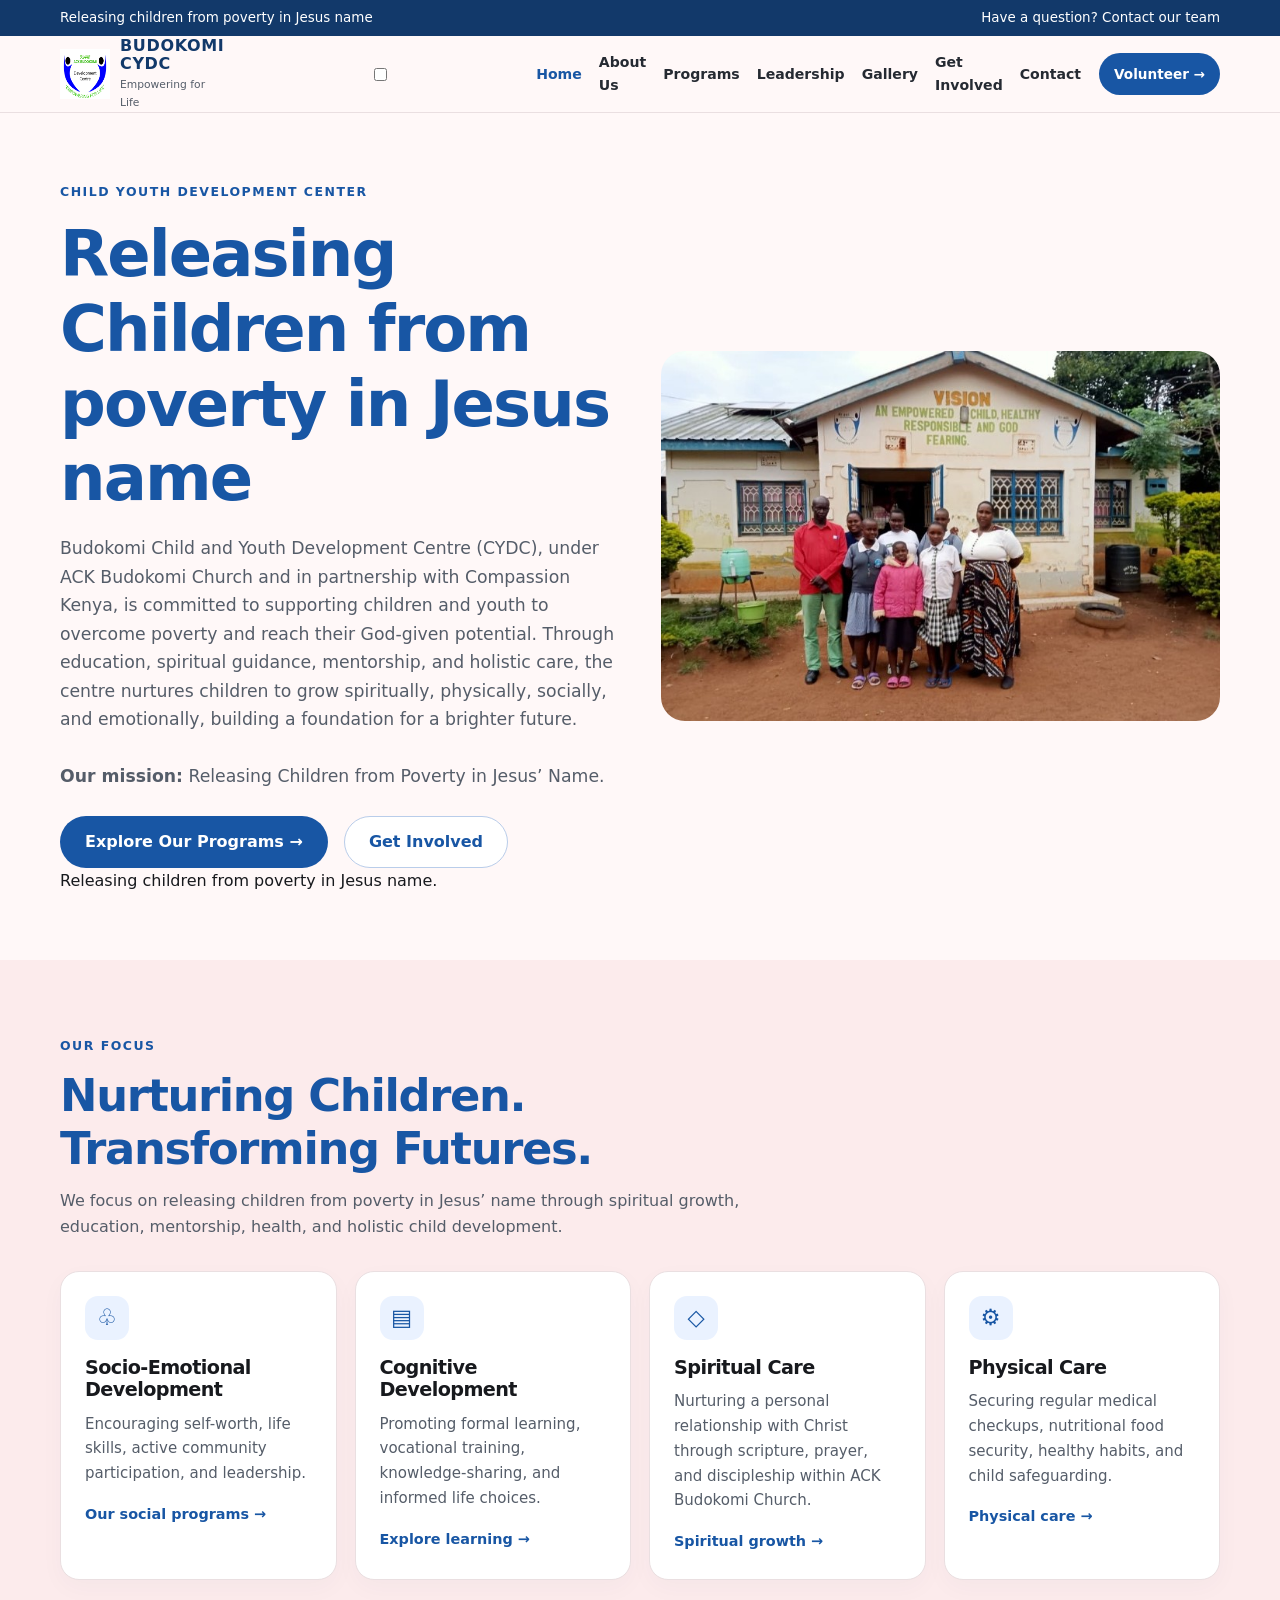
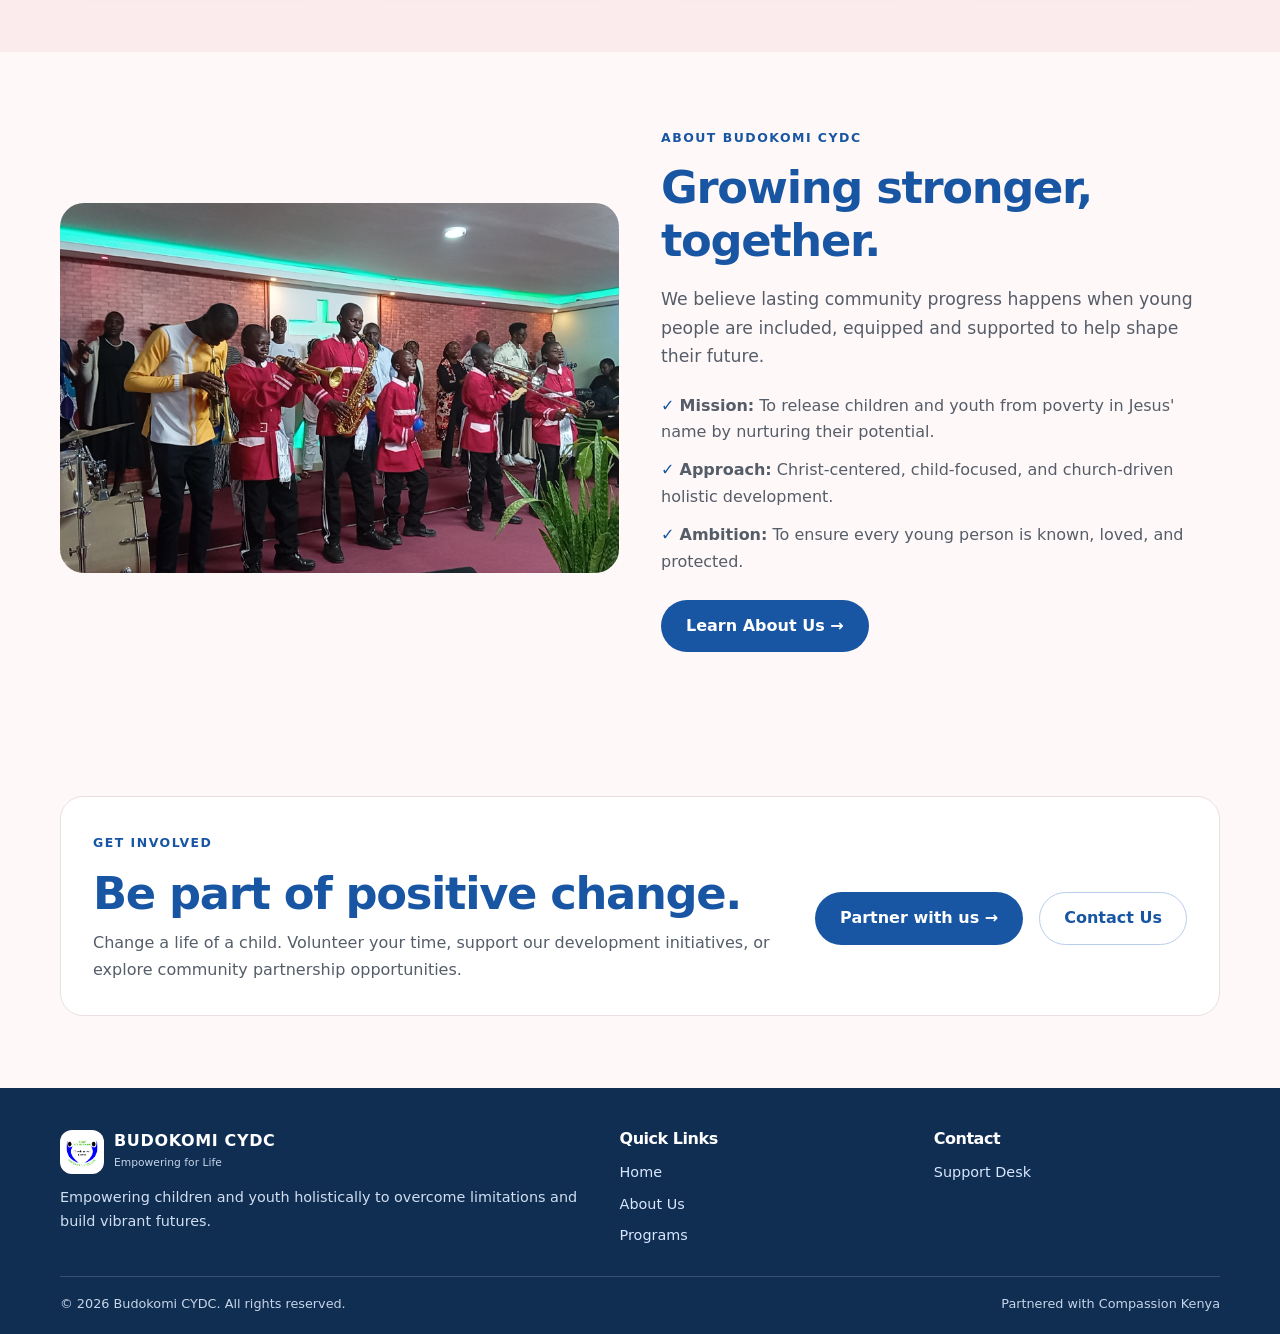
==== index.html @ b0d29c3b "Add files via upload" ====
<!doctype html>
<html lang="en">
<head>
    <meta charset="utf-8">
    <meta name="viewport" content="width=device-width, initial-scale=1">
    <meta name="description" content="Home | Budokomi Child and Youth development Center">
    <meta name="theme-color" content="#fff8f8">
    
    <title>Home | Budokomi CYDC</title>
    
    <link rel="icon" href="Img/logo%20compassion.jpg">
    <link rel="stylesheet" href="assets/styles.css">
</head>
<body>
    <div class="topbar">
        <div class="container">
            <span>Releasing children from poverty in Jesus name</span>
            <span>Have a question? <a href="contact.html">Contact our team</a></span>
        </div>
    </div>
    
    <header>
        <div class="container nav">
            <a class="brand" href="index.html">
                <img src="Img/logo%20compassion.jpg" alt="Budokomi CYDC Logo" width="50" height="50">
                <span>
                    <span class="brand-name">BUDOKOMI CYDC</span>
                    <span class="brand-sub">Empowering for Life</span>
                </span>
            </a>

            <!-- 1. Pure CSS invisible controller setup -->
            <input type="checkbox" id="menu-check" class="menu-checkbox">

            <!-- 2. Responsive Trigger Button (Linked via the "for" property) -->
            <label for="menu-check" class="menu-toggle" aria-label="Open navigation menu">☰</label>

            <!-- 3. Navigation link sheet layout -->
            <nav class="nav-links" id="navLinks" aria-label="Main navigation">
                <a href="index.html" data-page="home" class="active">Home</a>
                <a href="about.html" data-page="about">About Us</a>
                <a href="programs.html" data-page="programs">Programs</a>
                <a href="leadership.html" data-page="leadership">Leadership</a>
                <a href="gallery.html" data-page="gallery">Gallery</a>
                <a href="get-involved.html" data-page="get-involved">Get Involved</a>
                <a href="contact.html" data-page="contact">Contact</a>
            </nav>
            <a class="btn primary small nav-cta" href="get-involved.html">Volunteer →</a>
        </div>
    </header>

    <main>
        <section class="hero">
            <div class="container split">
                <div>
                    <span class="eyebrow">Child Youth Development Center</span>
                    <h1>Releasing Children from poverty in Jesus name</h1>
                    <p class="lead">
                        Budokomi Child and Youth Development Centre (CYDC), under ACK Budokomi Church and in partnership with Compassion Kenya, is committed to supporting children and youth to overcome poverty and reach their God-given potential. Through education, spiritual guidance, mentorship, and holistic care, the centre nurtures children to grow spiritually, physically, socially, and emotionally, building a foundation for a brighter future.
                        <br><br>
                        <strong>Our mission:</strong> Releasing Children from Poverty in Jesus’ Name.
                    </p>
                    <div class="actions">
                        <a class="btn primary" href="programs.html">Explore Our Programs →</a>
                        <a class="btn outline" href="get-involved.html">Get Involved</a>
                    </div>
                    <p class="small-note">Releasing children from poverty in Jesus name.</p>
                </div>
                <img class="photo" src="Img/COmpassionFamily.jpg" alt="Budokomi CYDC youths">
            </div>
        </section>

        <section class="section band">
            <div class="container">
                <div class="head">
                    <span class="eyebrow">Our Focus</span>
                    <h2>Nurturing Children. Transforming Futures.</h2>
                    <p>We focus on releasing children from poverty in Jesus’ name through spiritual growth, education, mentorship, health, and holistic child development.</p>
                </div>
                
                <div class="cards">
                    <article class="card">
                        <div class="icon">♧</div>
                        <h3>Socio-Emotional Development</h3>
                        <p>Encouraging self-worth, life skills, active community participation, and leadership.</p>
                        <a class="card-link" href="programs.html#youth">Our social programs →</a>
                    </article>
                    
                    <article class="card">
                        <div class="icon">▤</div>
                        <h3>Cognitive Development</h3>
                        <p>Promoting formal learning, vocational training, knowledge-sharing, and informed life choices.</p>
                        <a class="card-link" href="programs.html#education">Explore learning →</a>
                    </article>

                    <article class="card">
                        <div class="icon">◇</div>
                        <h3>Spiritual Care</h3>
                        <p>Nurturing a personal relationship with Christ through scripture, prayer, and discipleship within ACK Budokomi Church.</p>
                        <a class="card-link" href="programs.html#spiritual">Spiritual growth →</a>
                    </article>
                
                    <article class="card">
                        <div class="icon">⚙</div>
                        <h3>Physical Care</h3>
                        <p>Securing regular medical checkups, nutritional food security, healthy habits, and child safeguarding.</p>
                        <a class="card-link" href="programs.html#physical">Physical care →</a>
                    </article>
                </div>
            </div>
        </section>

        <section class="section">
            <div class="container split"> 
                <img class="photo" src="Img/Empowernment.jpg" alt="Community members together">
                <div>
                    <span class="eyebrow">About Budokomi CYDC</span>
                    <h2>Growing stronger, together.</h2>
                    <p class="lead">We believe lasting community progress happens when young people are included, equipped and supported to help shape their future.</p>
                    
                    <div class="checklist">
                        <div>
                            <b>✓</b> <strong>Mission:</strong> To release children and youth from poverty in Jesus' name by nurturing their potential.
                        </div>
                        <div>
                            <b>✓</b> <strong>Approach:</strong> Christ-centered, child-focused, and church-driven holistic development.
                        </div>
                        <div>
                            <b>✓</b> <strong>Ambition:</strong> To ensure every young person is known, loved, and protected.
                        </div>
                    </div>
                    <div class="actions">
                        <a class="btn primary" href="about.html">Learn About Us →</a>
                    </div>
                </div>
            </div>
        </section>

        <section class="section">
            <div class="container cta">
                <div>
                    <span class="eyebrow">Get Involved</span>
                    <h2>Be part of positive change.</h2>
                    <p>Change a life of a child. Volunteer your time, support our development initiatives, or explore community partnership opportunities.</p>
                </div>
                <div class="actions">
                    <a class="btn primary" href="get-involved.html">Partner with us &rarr;</a>
                    <a class="btn outline" href="contact.html">Contact Us</a>
                </div>
            </div>
        </section>
    </main>

    <footer>
        <div class="container">
            <div class="footer-grid">
                <div>
                    <div class="brand">
                        <div class="brand-mark">
                            <img src="Img/logo%20compassion.jpg" alt="Budokomi logo" width="45" height="45">
                        </div>
                        <div>
                            <span class="brand-name" style="color: #ffffff;">BUDOKOMI CYDC</span>
                            <span class="brand-sub" style="color: #c6d5e8;">Empowering for Life</span>
                        </div>
                    </div>
                    <p>Empowering children and youth holistically to overcome limitations and build vibrant futures.</p>
                </div>
                <div>
                    <h3>Quick Links</h3>
                    <div class="footer-links">
                        <a href="index.html">Home</a>
                        <a href="about.html">About Us</a>
                        <a href="programs.html">Programs</a>
                    </div>
                </div>
                <div>
                    <h3>Contact</h3>
                    <div class="footer-links">
                        <a href="contact.html">Support Desk</a>
                    </div>
                </div>
            </div>
            <div class="bottom">
                <span>&copy; 2026 Budokomi CYDC. All rights reserved.</span>
                <span>Partnered with Compassion Kenya</span>
            </div>
        </div>
    </footer>
</body>
</html>
---- assets/styles.css ----
:root {
  --bg: #fff8f8;
  --paper: #fff;
  --blush: #fcebec;
  --blue: #1856a4;
  --dark: #12396a;
  --soft: #eaf2ff;
  --ink: #17191d;
  --muted: #555d69;
  --line: #eadfe1;
  --max: 1160px;
}

* {
  box-sizing: border-box;
}

html {
  scroll-behavior: smooth;
  scroll-padding-top: 95px;
}

body {
  margin: 0;
  background: var(--bg);
  color: var(--ink);
  font: 16px/1.65 Inter, system-ui, -apple-system, "Segoe UI", sans-serif;
}

a {
  color: var(--blue);
  text-decoration: none;
}

a:hover {
  text-decoration: underline;
}

.container {
  width: min(var(--max), calc(100% - 36px));
  margin: auto;
}

.topbar {
  background: var(--dark);
  color: white;
  padding: 7px 0;
  font-size: .84rem;
}

.topbar .container {
  display: flex;
  justify-content: space-between;
  gap: 15px;
}

.topbar a {
  color: white;
}

header {
  position: sticky;
  top: 0;
  z-index: 10;
  background: #fff8f8f2;
  backdrop-filter: blur(12px);
  border-bottom: 1px solid var(--line);
}

.nav {
  display: flex;
  align-items: center;
  justify-content: space-between;
  gap: 18px;
  min-height: 76px;
}

.brand {
  display: flex;
  align-items: center;
  gap: 10px;
  color: var(--dark);
}

.brand-mark {
  display: grid;
  place-items: center;
  width: 44px;
  height: 44px;
  border-radius: 13px;
  background: var(--blue);
  color: white;
  font-size: 1.4rem;
  overflow: hidden;
}

.brand-mark img {
  width: 100%;
  height: 100%;
  object-fit: contain;
}

.brand-name {
  display: block;
  font-weight: 900;
  letter-spacing: .04em;
  line-height: 1.1;
  color: inherit;
}

.brand-sub {
  display: block;
  font-size: .67rem;
  color: var(--muted);
  margin-top: 4px;
}

.nav-links {
  display: flex;
  align-items: center;
  gap: 17px;
}

.nav-links a {
  font-size: .88rem;
  font-weight: 700;
  color: #252a32;
}

.nav-links a.active,
.nav-links a:hover {
  color: var(--blue);
}

.actions {
  display: flex;
  flex-direction: row;
  flex-wrap: nowrap;
  align-items: center;
  gap: 16px;
  margin-top: 25px;
}

.btn {
  display: inline-flex;
  align-items: center;
  justify-content: center;
  padding: 12px 24px;
  border-radius: 999px;
  font-weight: 750;
  border: 1px solid transparent;
  cursor: pointer;
  white-space: nowrap;
  transition: all 0.2s ease;
}

.primary {
  background: var(--blue);
  color: white;
}

.primary:hover {
  background: var(--dark);
  text-decoration: none;
}

.outline {
  background: white;
  border-color: #b9cdea;
  color: var(--blue);
}

.outline:hover {
  background: var(--soft);
  text-decoration: none;
}

.small {
  padding: 9px 14px;
  font-size: .85rem;
}

.menu-toggle {
  display: none;
  background: white;
  color: var(--blue);
  border: 1px solid var(--line);
  border-radius: 10px;
  width: 42px;
  height: 42px;
  font-size: 1.3rem;
}

h1, h2, h3 {
  line-height: 1.17;
  letter-spacing: -.03em;
  margin: 0;
}

h1 {
  font-size: clamp(2.4rem, 5vw, 4.4rem);
  color: var(--blue);
}

h2 {
  font-size: clamp(2rem, 3.5vw, 3rem);
  color: var(--blue);
}

h3 {
  font-size: 1.2rem;
}

p {
  margin: 0;
}

.section {
  padding: 72px 0;
}

.hero {
  padding: 65px 0;
}

.split {
  display: grid;
  grid-template-columns: 1fr 1fr;
  gap: 42px;
  align-items: center;
}

.eyebrow {
  display: inline-block;
  color: var(--blue);
  font-weight: 850;
  font-size: .78rem;
  letter-spacing: .12em;
  text-transform: uppercase;
  margin-bottom: 14px;
}

.lead {
  font-size: 1.08rem;
  color: var(--muted);
  margin-top: 18px;
  max-width: 740px;
}

.page-hero {
  padding: 54px 0;
  background: linear-gradient(135deg, #fff8f8, #fcebec);
  border-bottom: 1px solid var(--line);
}

.crumb {
  font-size: .84rem;
  color: var(--muted);
  margin-bottom: 18px;
}

.photo {
  width: 100%;
  height: 370px;
  object-fit: cover;
  border-radius: 24px;
}

.cards {
  display: grid;
  grid-template-columns: repeat(4, 1fr);
  gap: 18px;
}

.card {
  background: white;
  border: 1px solid var(--line);
  border-radius: 19px;
  padding: 24px;
  box-shadow: 0 8px 25px #18305308;
}

.values-grid {
  display: grid;
  grid-template-columns: repeat(3, 1fr);
  gap: 24px;
}

.icon {
  display: grid;
  place-items: center;
  width: 44px;
  height: 44px;
  border-radius: 13px;
  background: var(--soft);
  color: var(--blue);
  font-size: 1.4rem;
  margin-bottom: 17px;
}

.card p {
  color: var(--muted);
  font-size: .94rem;
  margin-top: 10px;
}

.card-link {
  display: inline-block;
  font-weight: 750;
  margin-top: 17px;
  font-size: .9rem;
}

.band {
  background: var(--blush);
}

.head {
  max-width: 720px;
  margin-bottom: 30px;
}

.head p {
  color: var(--muted);
  margin-top: 13px;
}

.checklist {
  display: grid;
  gap: 12px;
  margin-top: 22px;
  color: var(--muted);
}

.checklist b {
  color: var(--blue);
}

.gallery {
  display: grid;
  grid-template-columns: repeat(3, 1fr);
  gap: 14px;
}

.gallery img {
  width: 100%;
  height: 220px;
  object-fit: cover;
  border-radius: 15px;
}

.cta {
  display: flex;
  align-items: center;
  justify-content: space-between;
  gap: 25px;
  background: white;
  border: 1px solid var(--line);
  border-radius: 23px;
  padding: 32px;
}

.cta p {
  color: var(--muted);
  margin-top: 10px;
}

.contact-grid {
  display: grid;
  grid-template-columns: .8fr 1.2fr;
  gap: 25px;
}

.contact-item {
  display: flex;
  gap: 13px;
  background: white;
  border: 1px solid var(--line);
  border-radius: 15px;
  padding: 16px;
  margin-bottom: 12px;
}

.contact-item .icon {
  flex-shrink: 0;
  margin: 0;
}

.contact-item p {
  font-size: .9rem;
  color: var(--muted);
}

form {
  background: white;
  border: 1px solid var(--line);
  border-radius: 20px;
  padding: 24px;
}

.form-grid {
  display: grid;
  grid-template-columns: 1fr 1fr;
  gap: 13px;
}

.field {
  display: grid;
  gap: 7px;
  margin-bottom: 14px;
}

label {
  font-weight: 750;
  font-size: .88rem;
}

input, select, textarea {
  width: 100%;
  padding: 12px;
  border: 1px solid #d9dfe8;
  border-radius: 10px;
  background: #fffdfd;
  font: inherit;
}

textarea {
  min-height: 125px;
}

input:focus, select:focus, textarea:focus {
  outline: 3px solid #1856a41b;
  border-color: var(--blue);
}

.notice {
  background: white;
  border-left: 3px solid var(--blue);
  padding: 13px 15px;
  margin-top: 18px;
  border-radius: 0 10px 10px 0;
  color: var(--muted);
  font-size: .86rem;
}

.status {
  margin-top: 12px;
  color: var(--blue-dark);
}

footer {
  background: #102d52;
  color: white;
  padding: 42px 0 20px;
}

footer .brand {
  color: #ffffff;
}

footer .brand-name {
  color: #ffffff;
}

footer .brand-sub {
  color: #c6d5e8;
}

footer .brand-mark {
  background: #ffffff;
  border-radius: 12px;
  padding: 4px;
}

.footer-grid {
  display: grid;
  grid-template-columns: 1.3fr .7fr .7fr;
  gap: 28px;
  padding-bottom: 28px;
}

.footer-grid h3 {
  color: white;
  font-size: 1rem;
  margin-bottom: 12px;
}

.footer-grid p {
  color: #d0def0;
  font-size: .9rem;
  margin-top: 12px;
}

.footer-links {
  display: grid;
  gap: 8px;
  font-size: .9rem;
}

.footer-links a {
  color: #d8e7ff;
}

.bottom {
  border-top: 1px solid #ffffff2a;
  padding-top: 16px;
  display: flex;
  justify-content: space-between;
  gap: 15px;
  color: #c6d5e8;
  font-size: .8rem;
}

.team {
  text-align: center;
}

.avatar {
  width: 85px;
  height: 85px;
  border-radius: 50%;
  display: grid;
  place-items: center;
  margin: 0 auto 16px;
  background: var(--soft);
  color: var(--blue);
  font-size: 2rem;
}

@media(max-width:1000px) {
  .nav-links {
    gap: 10px;
  }
  .nav-links a {
    font-size: .8rem;
  }
  .nav-cta {
    display: none;
  }
  .cards {
    grid-template-columns: repeat(2, 1fr);
  }
}

@media (max-width: 990px) {
  .values-grid {
    grid-template-columns: repeat(2, 1fr);
  }
}

@media(max-width:760px) {
  .container {
    width: calc(100% - 30px);
  }
  .topbar .container {
    justify-content: center;
    text-align: center;
  }
  .topbar span:last-child {
    display: none;
  }
  .menu-toggle {
    display: block;
  }
  .nav {
    min-height: 70px;
  }
  .nav-links {
    display: none;
    position: absolute;
    top: 72px;
    left: 15px;
    right: 15px;
    background: white;
    border: 1px solid var(--line);
    border-radius: 15px;
    padding: 12px;
    box-shadow: 0 15px 40px #12396a20;
    align-items: stretch;
    gap: 0;
  }
  .nav-links.open {
    display: grid;
  }
  .nav-links a {
    padding: 10px 8px;
    border-bottom: 1px solid #f3ebec;
    font-size: .95rem;
  }
  .section {
    padding: 54px 0;
  }
  .hero {
    padding: 48px 0;
  }
  .split, .contact-grid {
    grid-template-columns: 1fr;
  }
  .actions {
    flex-direction: column;
    align-items: stretch;
    gap: 12px;
  }
  .cards {
    grid-template-columns: 1fr;
  }
  .photo {
    height: 290px;
  }
  .gallery {
    grid-template-columns: 1fr 1fr;
  }
  .gallery img {
    height: 165px;
  }
  .cta {
    align-items: flex-start;
    flex-direction: column;
    padding: 24px;
  }
  .form-grid {
    grid-template-columns: 1fr;
    gap: 0;
  }
  .footer-grid {
    grid-template-columns: 1fr 1fr;
  }
  .footer-grid > div:first-child {
    grid-column: 1/-1;
  }
  .bottom {
    flex-direction: column;
  }
}

@media (max-width: 600px) {
  .values-grid {
    grid-template-columns: 1fr;
    gap: 16px;
  }
}
.whatsapp-float {
  position: fixed;
  bottom: 24px;
  left: 24px;
  z-index: 100;
  display: flex;
  align-items: center;
  justify-content: center;
  width: 56px;
  height: 56px;
  background-color: #25D366;
  color: white !important;
  border-radius: 50%;
  box-shadow: 0 4px 12px rgba(0, 0, 0, 0.15);
  font-size: 28px;
  transition: all 0.3s ease;
  text-decoration: none !important;
}

.whatsapp-float:hover {
  background-color: #128C7E;
  transform: scale(1.08);
  box-shadow: 0 6px 16px rgba(0, 0, 0, 0.25);
}

@media (max-width: 760px) {
  .whatsapp-float {
    bottom: 16px;
    left: 16px;
    width: 50px;
    height: 50px;
    font-size: 24px;
  }
}
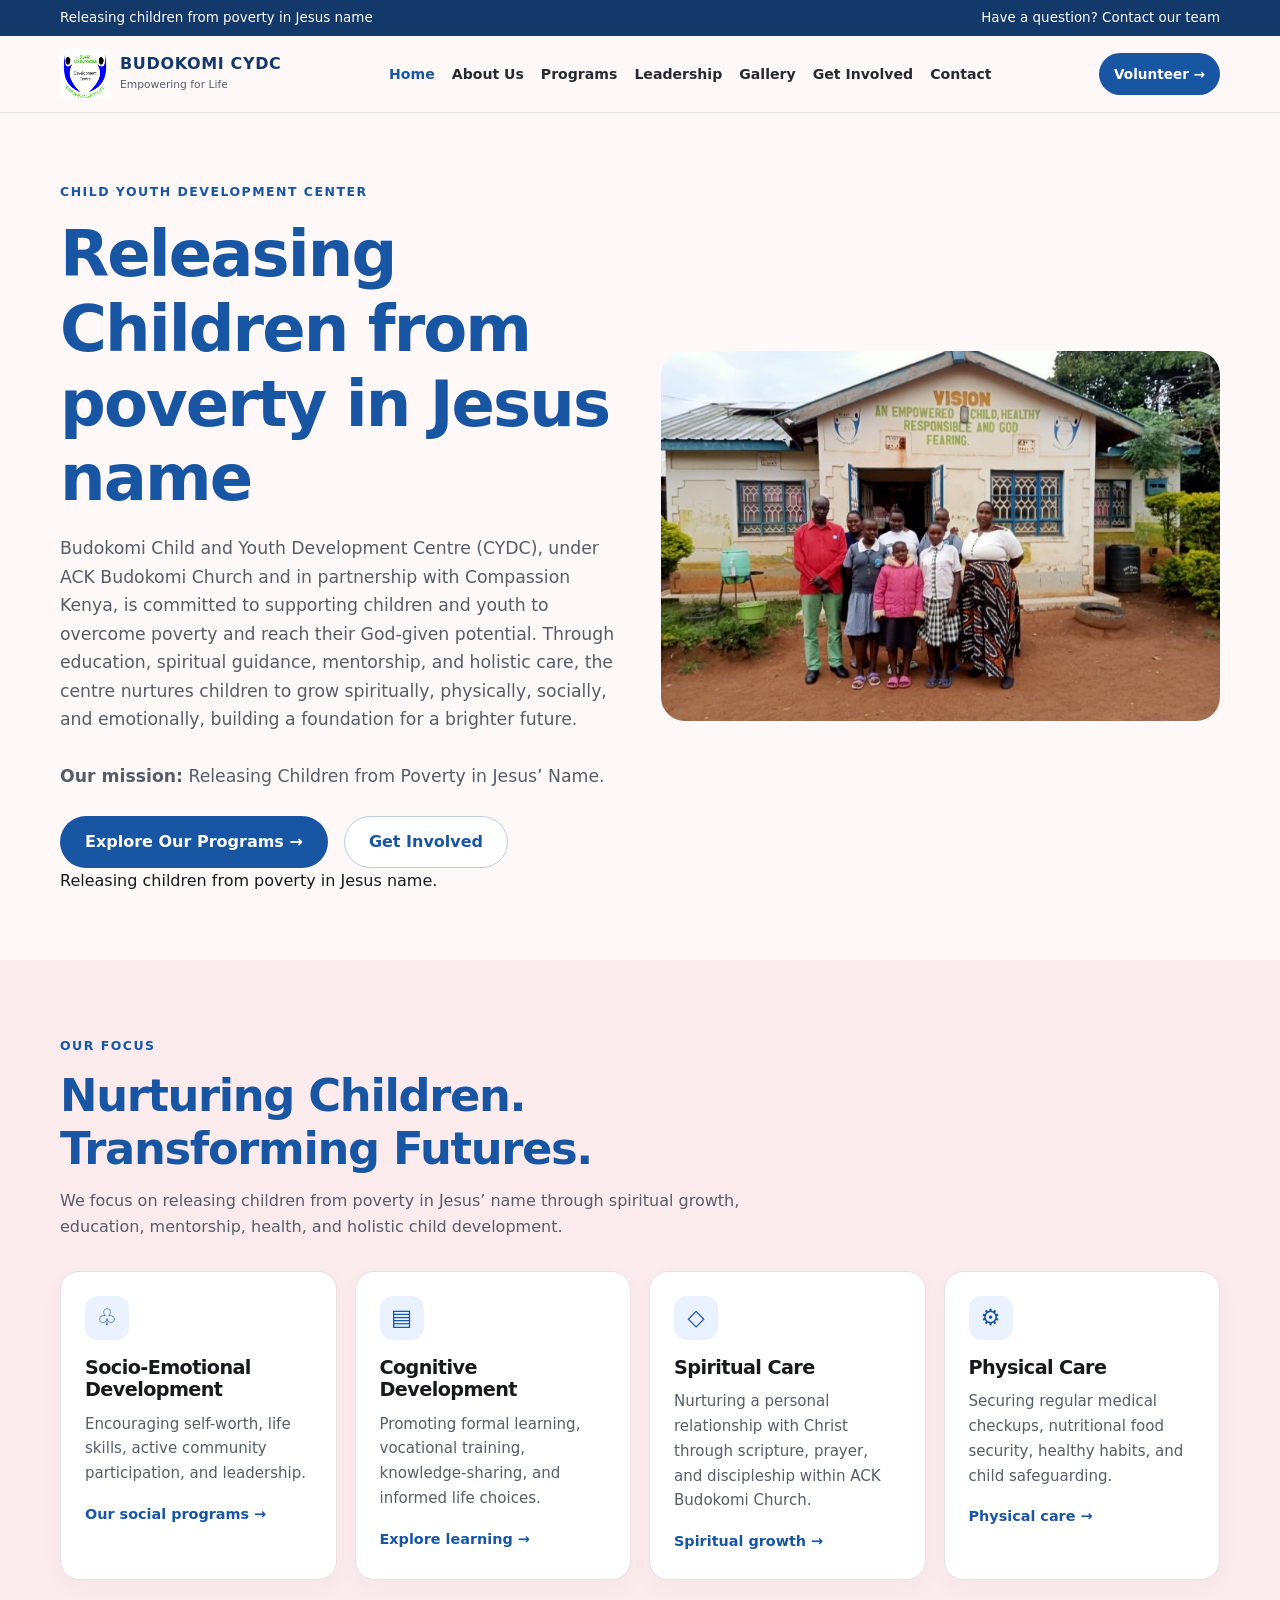
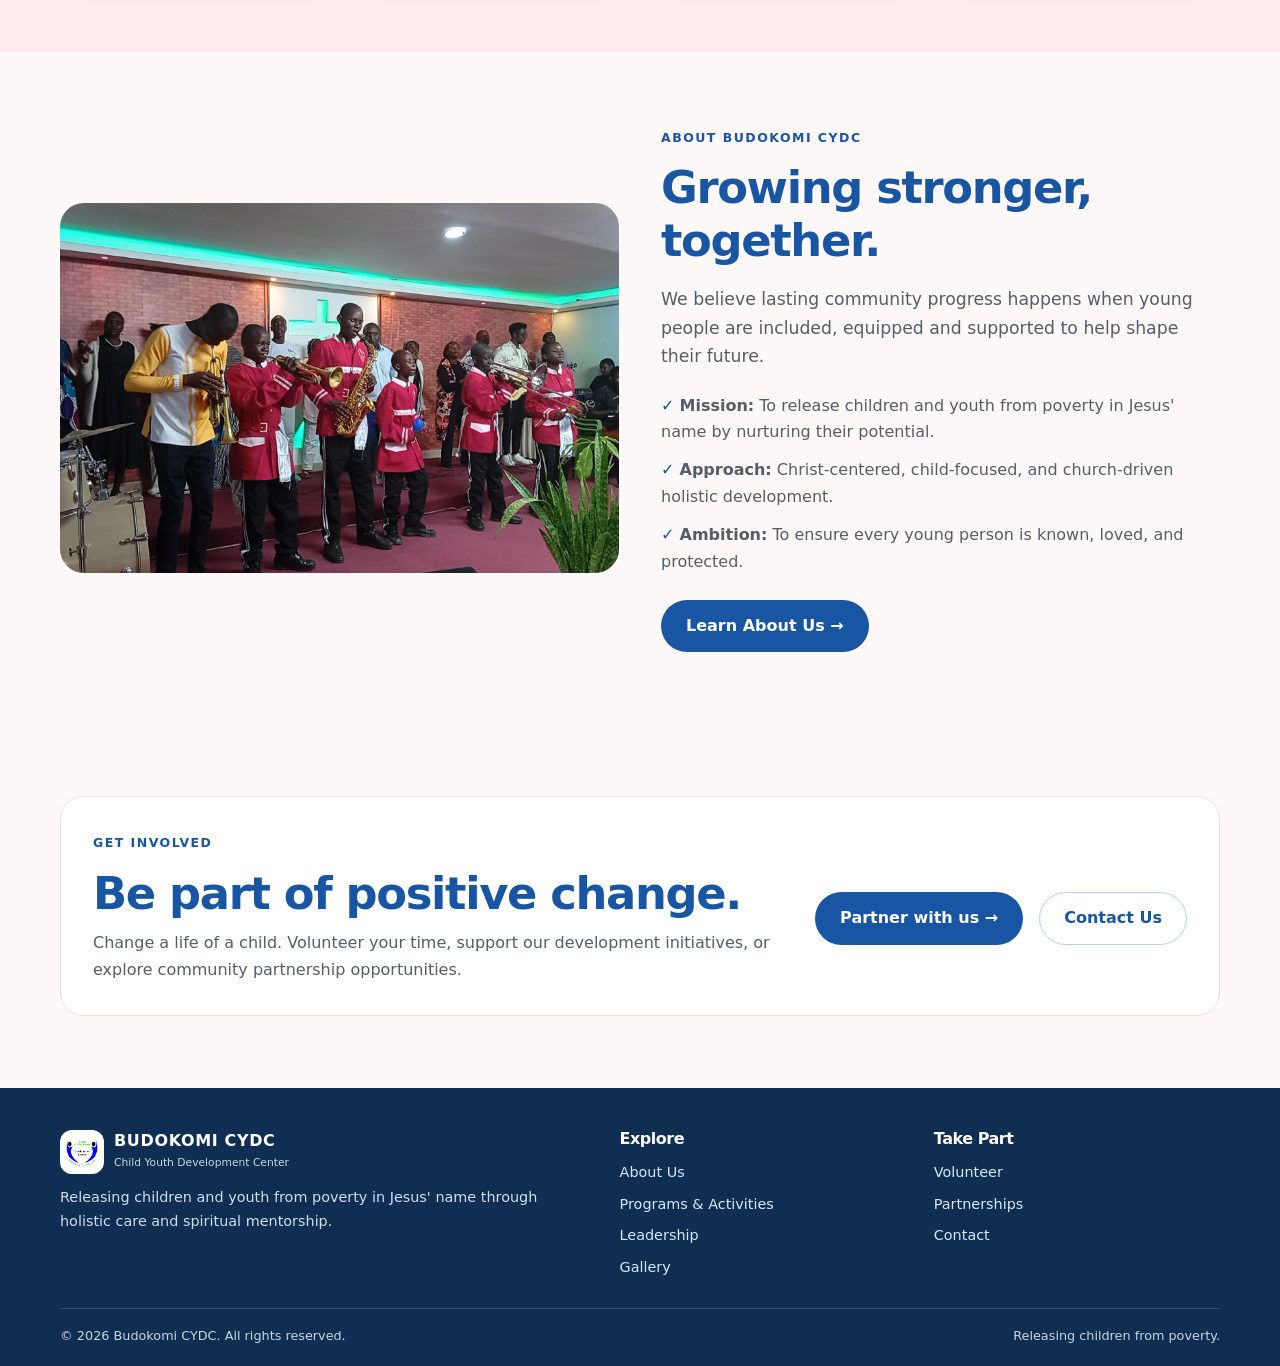
==== commit ba09dc92: "Add files via upload" ====
--- a/index.html
+++ b/index.html
@@ -28,14 +28,6 @@
                     <span class="brand-sub">Empowering for Life</span>
                 </span>
             </a>
-
-            <!-- 1. Pure CSS invisible controller setup -->
-            <input type="checkbox" id="menu-check" class="menu-checkbox">
-
-            <!-- 2. Responsive Trigger Button (Linked via the "for" property) -->
-            <label for="menu-check" class="menu-toggle" aria-label="Open navigation menu">☰</label>
-
-            <!-- 3. Navigation link sheet layout -->
             <nav class="nav-links" id="navLinks" aria-label="Main navigation">
                 <a href="index.html" data-page="home" class="active">Home</a>
                 <a href="about.html" data-page="about">About Us</a>
@@ -46,6 +38,7 @@
                 <a href="contact.html" data-page="contact">Contact</a>
             </nav>
             <a class="btn primary small nav-cta" href="get-involved.html">Volunteer →</a>
+            <button class="menu-toggle" id="menuToggle" aria-label="Open navigation menu" aria-expanded="false">☰</button>
         </div>
     </header>
 
@@ -161,29 +154,35 @@
                         </div>
                         <div>
                             <span class="brand-name" style="color: #ffffff;">BUDOKOMI CYDC</span>
-                            <span class="brand-sub" style="color: #c6d5e8;">Empowering for Life</span>
+                            <span class="brand-sub" style="color: #c6d5e8;">Child Youth Development Center</span>
                         </div>
                     </div>
-                    <p>Empowering children and youth holistically to overcome limitations and build vibrant futures.</p>
+                    <p>Releasing children and youth from poverty in Jesus' name through holistic care and spiritual mentorship.</p>
                 </div>
+                
                 <div>
-                    <h3>Quick Links</h3>
+                    <h3>Explore</h3>
                     <div class="footer-links">
-                        <a href="index.html">Home</a>
                         <a href="about.html">About Us</a>
-                        <a href="programs.html">Programs</a>
+                        <a href="programs.html">Programs & Activities</a>
+                        <a href="leadership.html">Leadership</a>
+                        <a href="gallery.html">Gallery</a>
                     </div>
                 </div>
+                
                 <div>
-                    <h3>Contact</h3>
+                    <h3>Take Part</h3>
                     <div class="footer-links">
-                        <a href="contact.html">Support Desk</a>
+                        <a href="get-involved.html">Volunteer</a>
+                        <a href="get-involved.html">Partnerships</a>
+                        <a href="contact.html">Contact</a>
                     </div>
                 </div>
             </div>
+            
             <div class="bottom">
                 <span>&copy; 2026 Budokomi CYDC. All rights reserved.</span>
-                <span>Partnered with Compassion Kenya</span>
+                <span>Releasing children from poverty.</span>
             </div>
         </div>
     </footer>
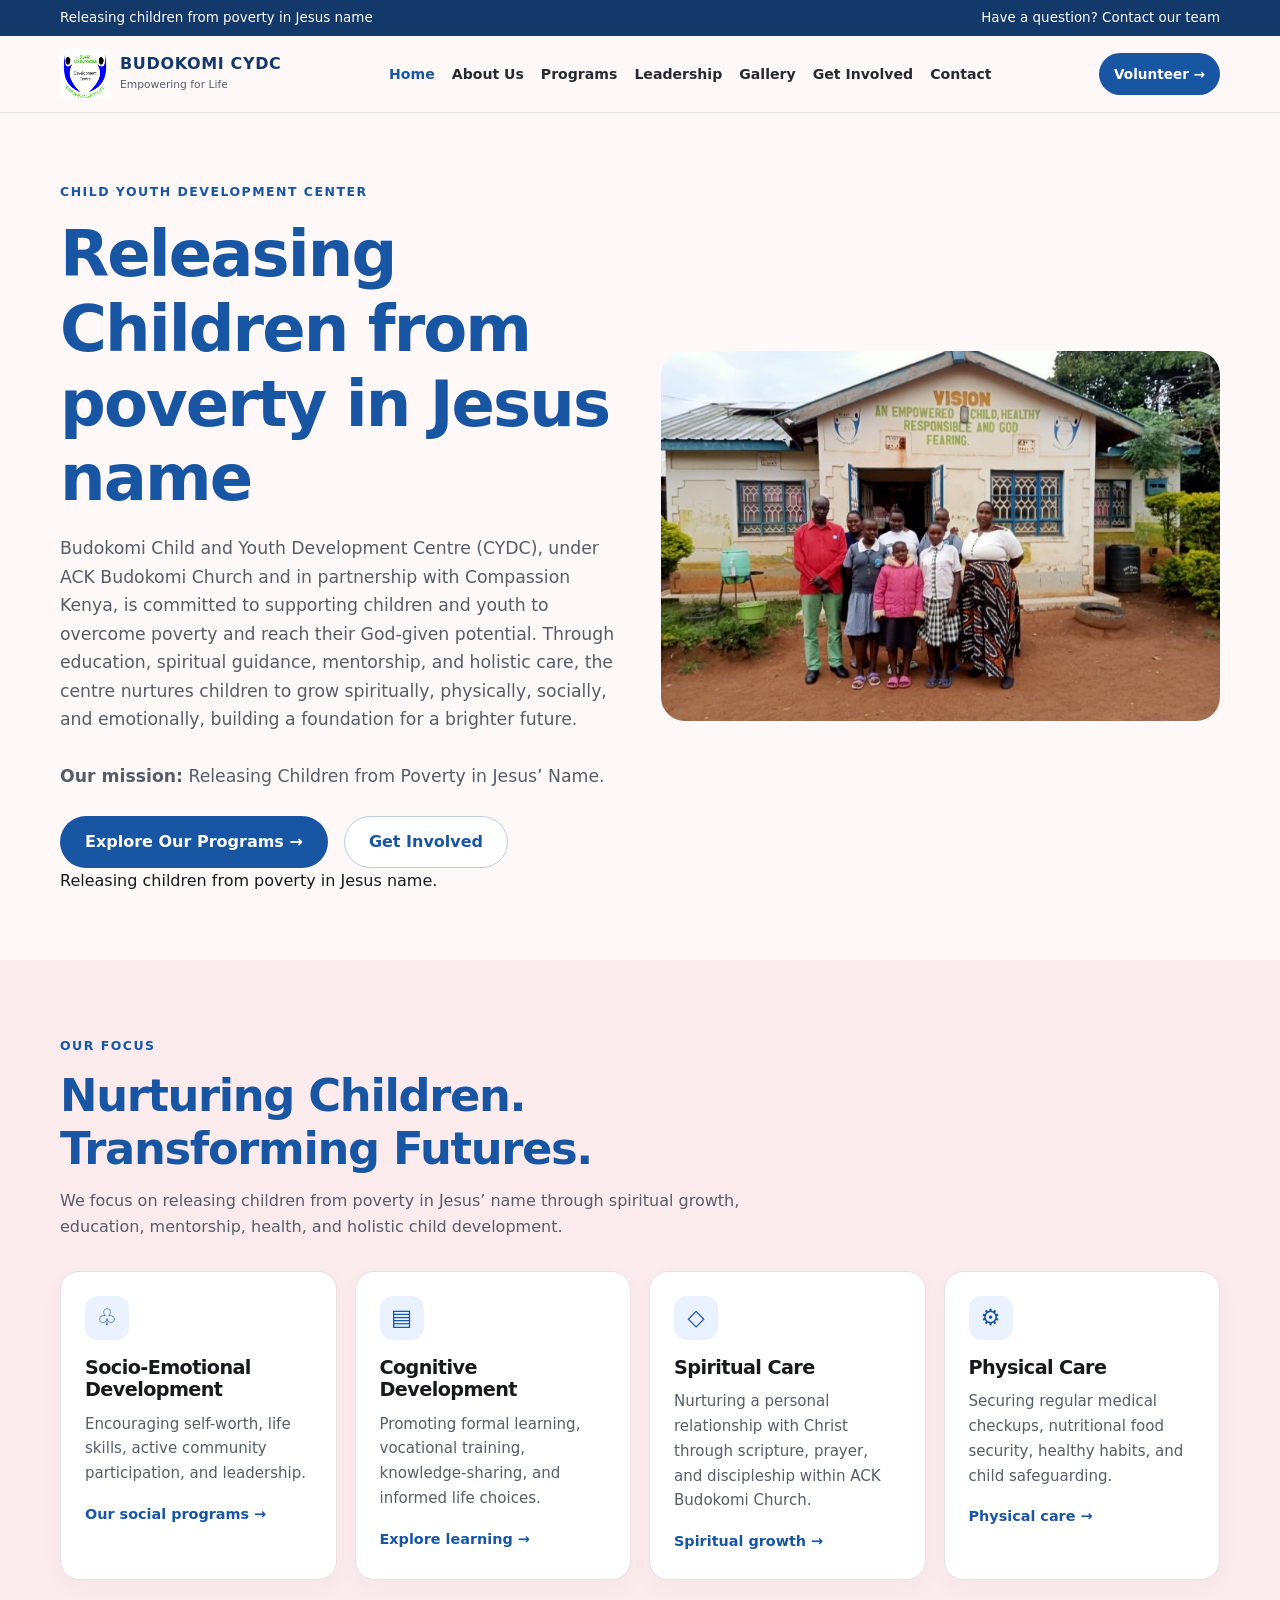
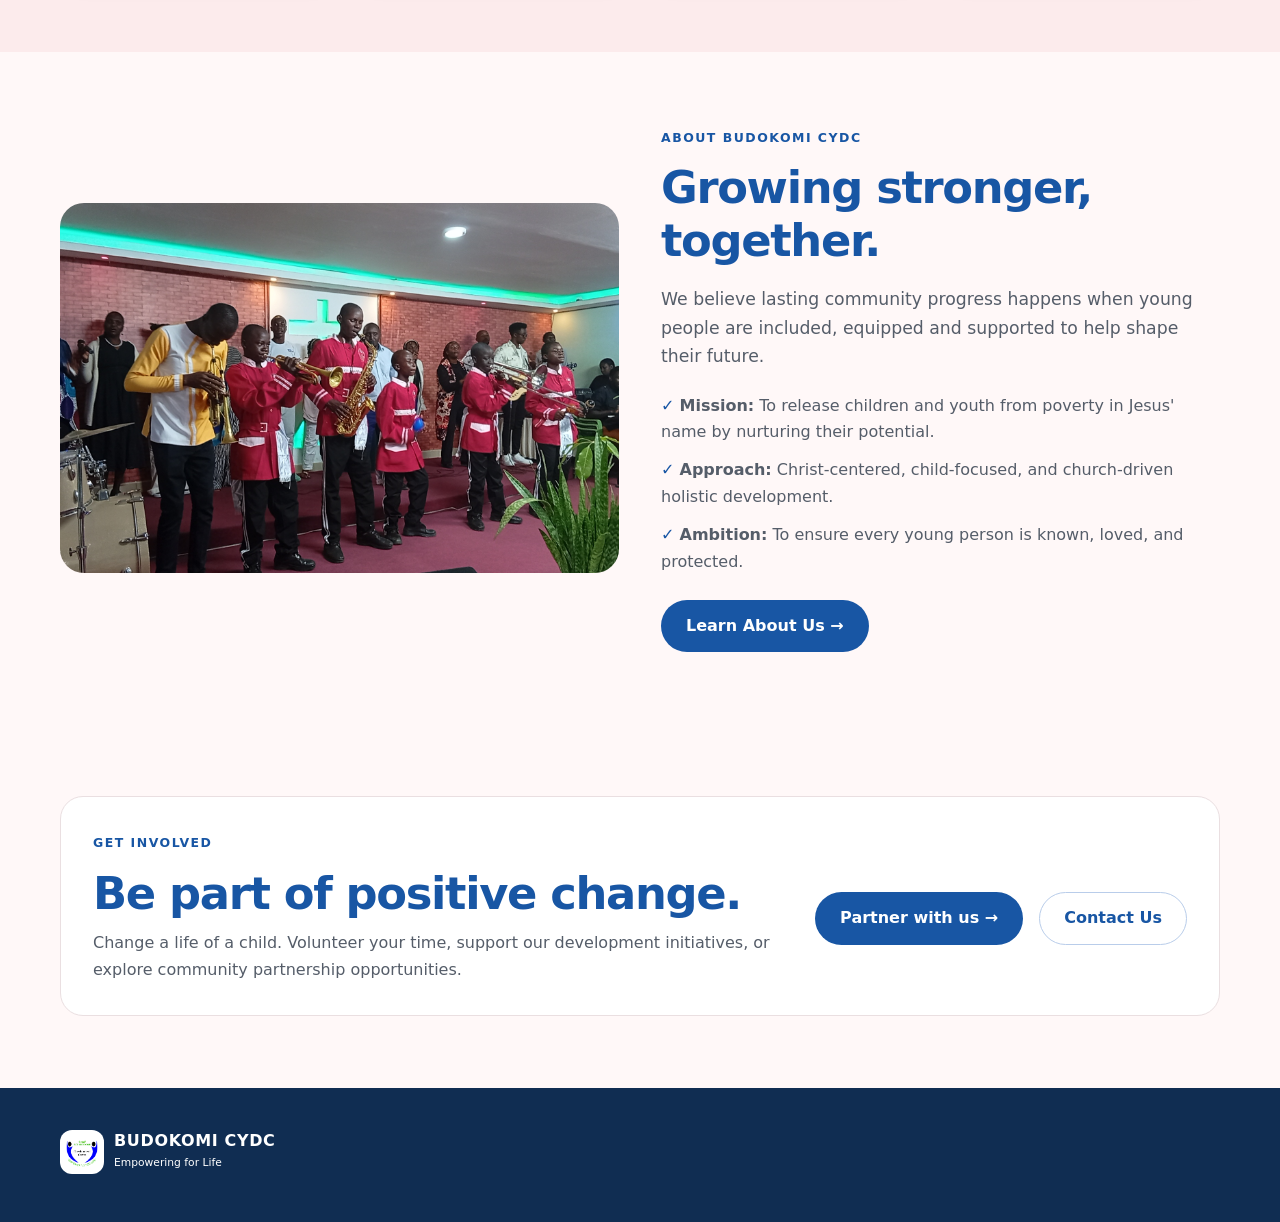
==== commit 8a9b8ef8: "Add files via upload" ====
--- a/index.html
+++ b/index.html
@@ -28,6 +28,11 @@
                     <span class="brand-sub">Empowering for Life</span>
                 </span>
             </a>
+            
+            <!-- 1. THE HIDDEN CHECKBOX TRIGGER -->
+            <input type="checkbox" id="menu-toggle" class="menu-checkbox" style="display: none;">
+
+            <!-- 2. NAVIGATION LINKS CONTAINER -->
             <nav class="nav-links" id="navLinks" aria-label="Main navigation">
                 <a href="index.html" data-page="home" class="active">Home</a>
                 <a href="about.html" data-page="about">About Us</a>
@@ -37,8 +42,11 @@
                 <a href="get-involved.html" data-page="get-involved">Get Involved</a>
                 <a href="contact.html" data-page="contact">Contact</a>
             </nav>
+
             <a class="btn primary small nav-cta" href="get-involved.html">Volunteer →</a>
-            <button class="menu-toggle" id="menuToggle" aria-label="Open navigation menu" aria-expanded="false">☰</button>
+
+            <!-- 3. UPDATED TO A LABEL SO IT DRIVES THE CHECKBOX ON CLICK -->
+            <label class="menu-toggle" for="menu-toggle" aria-label="Open navigation menu">☰</label>
         </div>
     </header>
 
@@ -154,35 +162,10 @@
                         </div>
                         <div>
                             <span class="brand-name" style="color: #ffffff;">BUDOKOMI CYDC</span>
-                            <span class="brand-sub" style="color: #c6d5e8;">Child Youth Development Center</span>
+                            <span class="brand-sub" style="color: #ffffff;">Empowering for Life</span>
                         </div>
                     </div>
-                    <p>Releasing children and youth from poverty in Jesus' name through holistic care and spiritual mentorship.</p>
                 </div>
-                
-                <div>
-                    <h3>Explore</h3>
-                    <div class="footer-links">
-                        <a href="about.html">About Us</a>
-                        <a href="programs.html">Programs & Activities</a>
-                        <a href="leadership.html">Leadership</a>
-                        <a href="gallery.html">Gallery</a>
-                    </div>
-                </div>
-                
-                <div>
-                    <h3>Take Part</h3>
-                    <div class="footer-links">
-                        <a href="get-involved.html">Volunteer</a>
-                        <a href="get-involved.html">Partnerships</a>
-                        <a href="contact.html">Contact</a>
-                    </div>
-                </div>
-            </div>
-            
-            <div class="bottom">
-                <span>&copy; 2026 Budokomi CYDC. All rights reserved.</span>
-                <span>Releasing children from poverty.</span>
             </div>
         </div>
     </footer>
--- a/assets/styles.css
+++ b/assets/styles.css
@@ -73,6 +73,7 @@
   justify-content: space-between;
   gap: 18px;
   min-height: 76px;
+  position: relative; /* Base anchor context for absolute dropdown placement */
 }
 
 .brand {
@@ -445,7 +446,7 @@
 
 .status {
   margin-top: 12px;
-  color: var(--blue-dark);
+  color: var(--dark);
 }
 
 footer {
@@ -527,6 +528,8 @@
   font-size: 2rem;
 }
 
+/* --- RESPONSIVE MEDIA QUERIES --- */
+
 @media(max-width:1000px) {
   .nav-links {
     gap: 10px;
@@ -559,117 +562,60 @@
   .topbar span:last-child {
     display: none;
   }
+  
+  /* Activate custom button layout properties on mobile layout context */
   .menu-toggle {
+    display: grid;
+    place-items: center;
+    cursor: pointer;
+    user-select: none;
+  }
+
+  /* Target the nav link block to act as a collapsable absolute dropdown panel */
+  .nav-links {
+    display: flex;
+    flex-direction: column;
+    position: absolute;
+    top: 76px; /* Sits right at the base of the header */
+    left: -15px; /* Offset spacing context */
+    width: calc(100% + 30px);
+    background-color: #fff8f8;
+    border-bottom: 1px solid var(--line);
+    padding: 10px 0;
+    gap: 0;
+    z-index: 99;
+    
+    /* Smooth CSS collapse & fade mechanics */
+    max-height: 0;
+    overflow: hidden;
+    opacity: 0;
+    visibility: hidden;
+    transition: max-height 0.4s ease-in-out, opacity 0.3s ease;
+  }
+
+  .nav-links a {
     display: block;
-  }
-  .nav {
-    min-height: 70px;
-  }
-  .nav-links {
-    display: none;
-    position: absolute;
-    top: 72px;
-    left: 15px;
-    right: 15px;
-    background: white;
-    border: 1px solid var(--line);
-    border-radius: 15px;
-    padding: 12px;
-    box-shadow: 0 15px 40px #12396a20;
-    align-items: stretch;
-    gap: 0;
-  }
-  .nav-links.open {
-    display: grid;
-  }
-  .nav-links a {
-    padding: 10px 8px;
-    border-bottom: 1px solid #f3ebec;
+    width: 100%;
+    padding: 14px 25px;
     font-size: .95rem;
-  }
-  .section {
-    padding: 54px 0;
-  }
-  .hero {
-    padding: 48px 0;
-  }
-  .split, .contact-grid {
-    grid-template-columns: 1fr;
-  }
-  .actions {
+    border-bottom: 1px solid #eadfe140;
+  }
+
+  /* The Sibling Switch Driver: Expand the menu block smoothly when checked */
+  .menu-checkbox:checked ~ .nav-links {
+    max-height: 480px; 
+    opacity: 1;
+    visibility: visible;
+  }
+
+  /* Stack main sections elements uniformly vertically */
+  .split, .contact-grid, .form-grid, .gallery, .footer-grid {
+    grid-template-columns: 1fr !important;
+    gap: 24px;
+  }
+
+  .cta {
     flex-direction: column;
-    align-items: stretch;
-    gap: 12px;
-  }
-  .cards {
-    grid-template-columns: 1fr;
-  }
-  .photo {
-    height: 290px;
-  }
-  .gallery {
-    grid-template-columns: 1fr 1fr;
-  }
-  .gallery img {
-    height: 165px;
-  }
-  .cta {
-    align-items: flex-start;
-    flex-direction: column;
-    padding: 24px;
-  }
-  .form-grid {
-    grid-template-columns: 1fr;
-    gap: 0;
-  }
-  .footer-grid {
-    grid-template-columns: 1fr 1fr;
-  }
-  .footer-grid > div:first-child {
-    grid-column: 1/-1;
-  }
-  .bottom {
-    flex-direction: column;
-  }
-}
-
-@media (max-width: 600px) {
-  .values-grid {
-    grid-template-columns: 1fr;
-    gap: 16px;
-  }
-}
-.whatsapp-float {
-  position: fixed;
-  bottom: 24px;
-  left: 24px;
-  z-index: 100;
-  display: flex;
-  align-items: center;
-  justify-content: center;
-  width: 56px;
-  height: 56px;
-  background-color: #25D366;
-  color: white !important;
-  border-radius: 50%;
-  box-shadow: 0 4px 12px rgba(0, 0, 0, 0.15);
-  font-size: 28px;
-  transition: all 0.3s ease;
-  text-decoration: none !important;
-}
-
-.whatsapp-float:hover {
-  background-color: #128C7E;
-  transform: scale(1.08);
-  box-shadow: 0 6px 16px rgba(0, 0, 0, 0.25);
-}
-
-@media (max-width: 760px) {
-  .whatsapp-float {
-    bottom: 16px;
-    left: 16px;
-    width: 50px;
-    height: 50px;
-    font-size: 24px;
-  }
-}
+    text-align: center;
+  }
+}
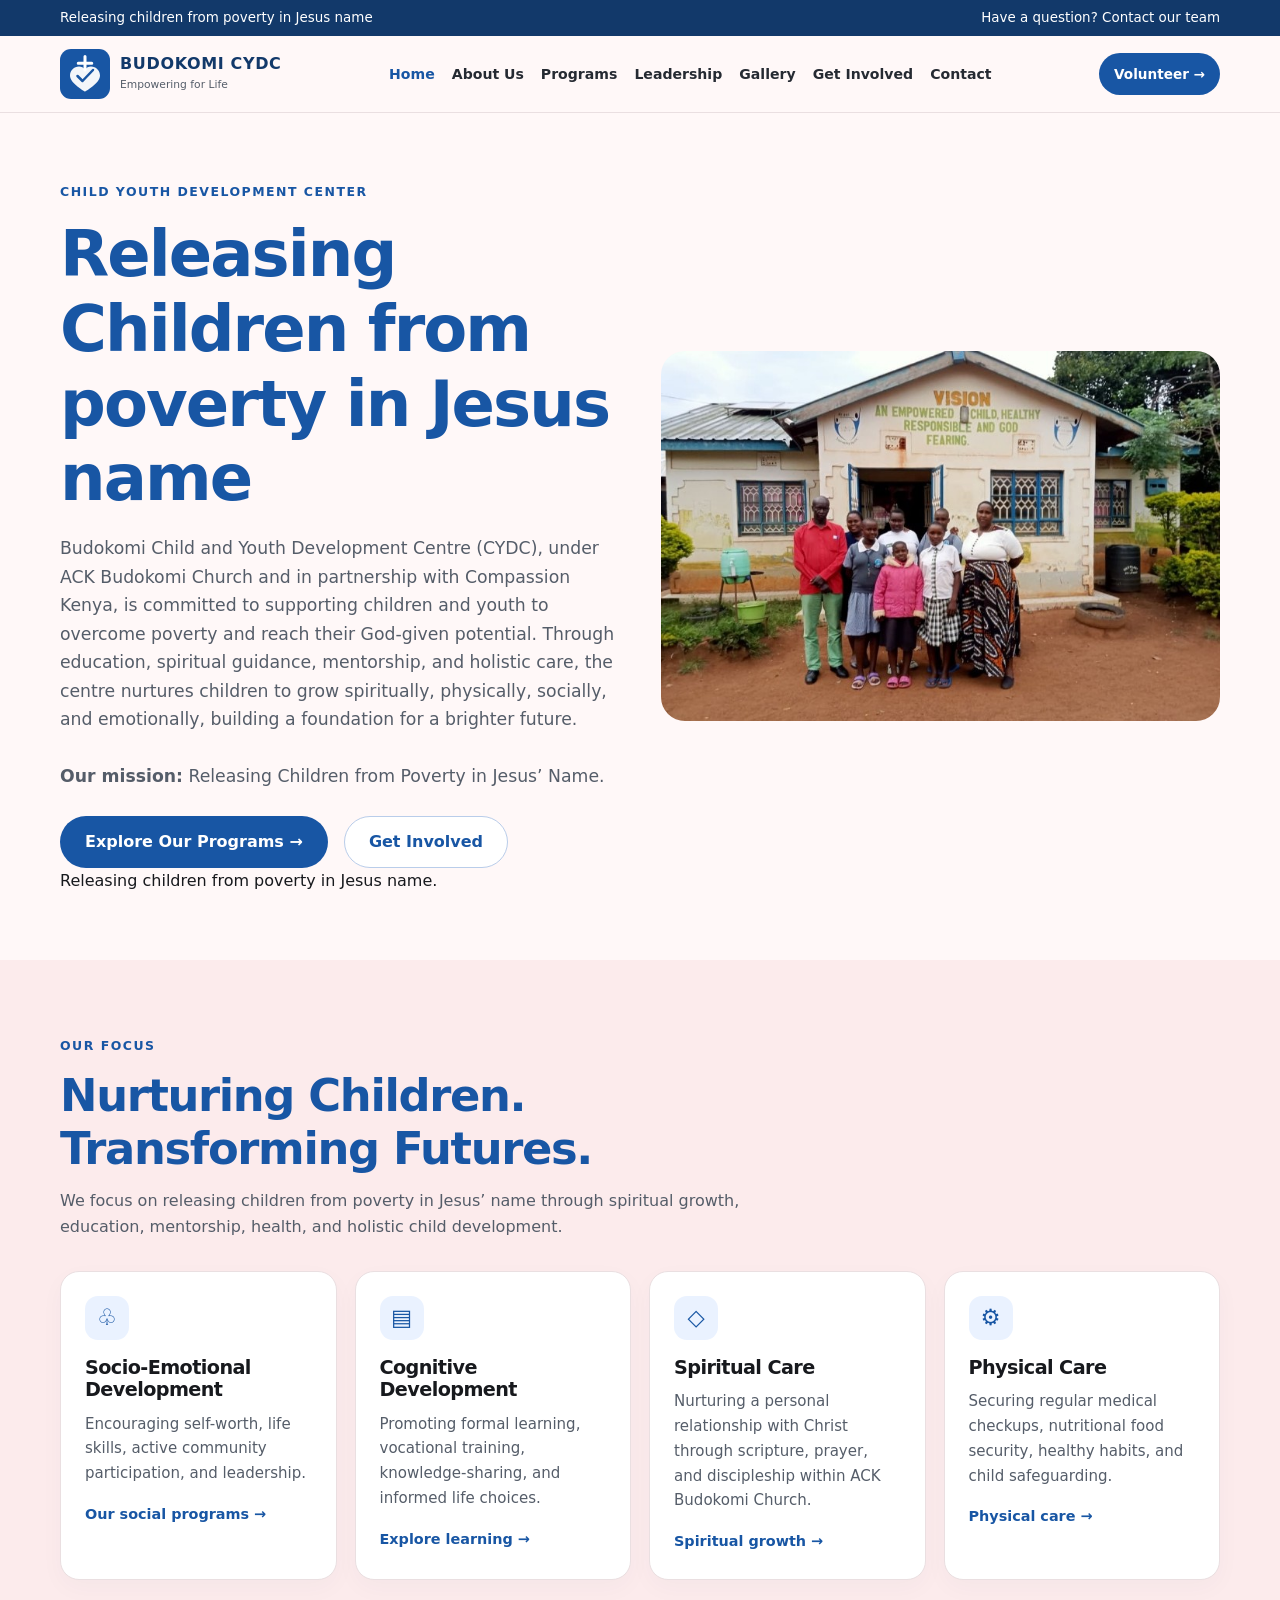
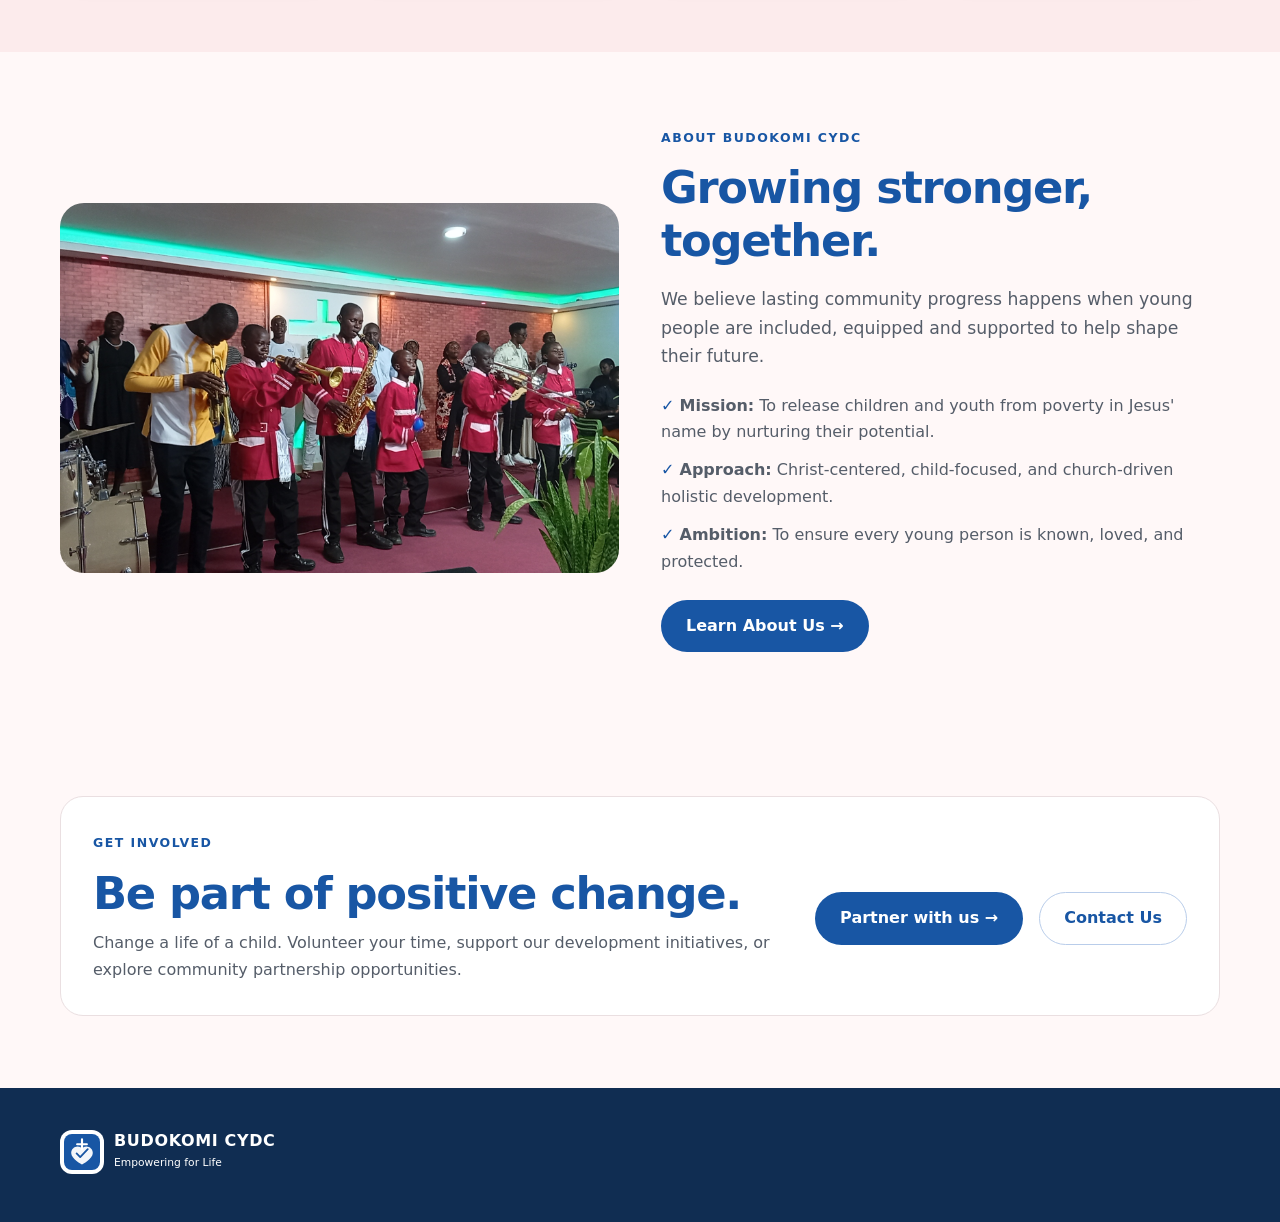
==== commit 73495dea: "Add files via upload" ====
--- a/index.html
+++ b/index.html
@@ -8,7 +8,7 @@
     
     <title>Home | Budokomi CYDC</title>
     
-    <link rel="icon" href="Img/logo%20compassion.jpg">
+    <link rel="icon" href="Img/budokomi-logo.svg">
     <link rel="stylesheet" href="assets/styles.css">
 </head>
 <body>
@@ -22,17 +22,14 @@
     <header>
         <div class="container nav">
             <a class="brand" href="index.html">
-                <img src="Img/logo%20compassion.jpg" alt="Budokomi CYDC Logo" width="50" height="50">
+                <img src="Img/budokomi-logo.svg" alt="Budokomi CYDC Logo" width="50" height="50">
                 <span>
                     <span class="brand-name">BUDOKOMI CYDC</span>
                     <span class="brand-sub">Empowering for Life</span>
                 </span>
             </a>
-            
-            <!-- 1. THE HIDDEN CHECKBOX TRIGGER -->
-            <input type="checkbox" id="menu-toggle" class="menu-checkbox" style="display: none;">
 
-            <!-- 2. NAVIGATION LINKS CONTAINER -->
+            <!-- NAVIGATION LINKS CONTAINER -->
             <nav class="nav-links" id="navLinks" aria-label="Main navigation">
                 <a href="index.html" data-page="home" class="active">Home</a>
                 <a href="about.html" data-page="about">About Us</a>
@@ -45,8 +42,8 @@
 
             <a class="btn primary small nav-cta" href="get-involved.html">Volunteer →</a>
 
-            <!-- 3. UPDATED TO A LABEL SO IT DRIVES THE CHECKBOX ON CLICK -->
-            <label class="menu-toggle" for="menu-toggle" aria-label="Open navigation menu">☰</label>
+            <!-- REVERTED BACK TO A STANDARD BUTTON TO PROPERLY INTERCEPT TOUCH EVENTS -->
+            <button class="menu-toggle" id="menuToggle" type="button" aria-label="Open navigation menu" aria-expanded="false">☰</button>
         </div>
     </header>
 
@@ -158,7 +155,7 @@
                 <div>
                     <div class="brand">
                         <div class="brand-mark">
-                            <img src="Img/logo%20compassion.jpg" alt="Budokomi logo" width="45" height="45">
+                            <img src="Img/budokomi-logo.svg" alt="Budokomi logo" width="45" height="45">
                         </div>
                         <div>
                             <span class="brand-name" style="color: #ffffff;">BUDOKOMI CYDC</span>
@@ -169,5 +166,6 @@
             </div>
         </div>
     </footer>
+    <script src="assets/script.js" defer></script>
 </body>
 </html>
--- a/assets/styles.css
+++ b/assets/styles.css
@@ -73,7 +73,7 @@
   justify-content: space-between;
   gap: 18px;
   min-height: 76px;
-  position: relative; /* Base anchor context for absolute dropdown placement */
+  position: relative;
 }
 
 .brand {
@@ -563,21 +563,23 @@
     display: none;
   }
   
-  /* Activate custom button layout properties on mobile layout context */
+  /* FORCE BUTTON TRIGGER TO REGISTER TAP FEEDBACK VIA WEBKIT ENGINES */
   .menu-toggle {
-    display: grid;
+    display: grid !important;
     place-items: center;
-    cursor: pointer;
+    cursor: pointer !important;
     user-select: none;
-  }
-
-  /* Target the nav link block to act as a collapsable absolute dropdown panel */
+    -webkit-user-select: none;
+    touch-action: manipulation; /* Optimizes for instant response to finger taps */
+  }
+
+  /* Dropdown positioning logic */
   .nav-links {
     display: flex;
     flex-direction: column;
     position: absolute;
-    top: 76px; /* Sits right at the base of the header */
-    left: -15px; /* Offset spacing context */
+    top: 76px; 
+    left: -15px; 
     width: calc(100% + 30px);
     background-color: #fff8f8;
     border-bottom: 1px solid var(--line);
@@ -585,7 +587,7 @@
     gap: 0;
     z-index: 99;
     
-    /* Smooth CSS collapse & fade mechanics */
+    /* Sliding dropdown animation values */
     max-height: 0;
     overflow: hidden;
     opacity: 0;
@@ -601,14 +603,14 @@
     border-bottom: 1px solid #eadfe140;
   }
 
-  /* The Sibling Switch Driver: Expand the menu block smoothly when checked */
+  /* PURE CSS HACK KEY SELECTOR CONNECTOR */
+  /* When the hidden check box is checked, target the following nav links container */
   .menu-checkbox:checked ~ .nav-links {
-    max-height: 480px; 
-    opacity: 1;
-    visibility: visible;
-  }
-
-  /* Stack main sections elements uniformly vertically */
+    max-height: 480px !important; 
+    opacity: 1 !important;
+    visibility: visible !important;
+  }
+
   .split, .contact-grid, .form-grid, .gallery, .footer-grid {
     grid-template-columns: 1fr !important;
     gap: 24px;
@@ -619,3 +621,83 @@
     text-align: center;
   }
 }
+
+
+/* Shared navigation and layout fixes */
+.nav-links.open {
+  max-height: 520px;
+  opacity: 1;
+  visibility: visible;
+}
+.menu-toggle {
+  align-items: center;
+  justify-content: center;
+  line-height: 1;
+  padding: 0;
+  font-family: inherit;
+}
+.brand img { display: block; object-fit: contain; }
+.brand { text-decoration: none; }
+.brand:hover { text-decoration: none; }
+.photo { display: block; }
+.gallery {
+  display: grid;
+  grid-template-columns: repeat(3, minmax(0, 1fr));
+  gap: 20px;
+}
+.gallery-item {
+  margin: 0;
+  overflow: hidden;
+  border-radius: 18px;
+  background: var(--paper);
+  border: 1px solid var(--line);
+  box-shadow: 0 8px 24px rgba(18,57,106,.08);
+}
+.gallery-item img {
+  display: block;
+  width: 100%;
+  height: 280px;
+  object-fit: cover;
+}
+.gallery-item figcaption {
+  padding: 12px 16px;
+  color: var(--dark);
+  font-weight: 700;
+}
+a:focus-visible, button:focus-visible {
+  outline: 3px solid #f0a23b;
+  outline-offset: 3px;
+}
+img { max-width: 100%; }
+@media (max-width: 760px) {
+  .nav { min-height: 70px; }
+  .nav-links {
+    top: 70px;
+    left: -15px;
+    width: calc(100% + 30px);
+    max-height: 0;
+    padding: 0;
+    display: flex;
+  }
+  .nav-links.open {
+    max-height: 520px;
+    padding: 8px 0;
+  }
+  .menu-checkbox:checked ~ .nav-links { max-height: 0 !important; }
+  .actions { flex-wrap: wrap; }
+  .actions .btn { white-space: normal; }
+  .section { padding: 48px 0; }
+  .hero { padding: 42px 0; }
+  .page-hero { padding: 38px 0; }
+  .split, .contact-grid, .form-grid, .footer-grid {
+    grid-template-columns: 1fr !important;
+    gap: 24px;
+  }
+  .gallery { grid-template-columns: 1fr !important; }
+  .gallery-item img { height: auto; max-height: 360px; }
+  .bottom { flex-direction: column; }
+}
+@media (prefers-reduced-motion: reduce) {
+  html { scroll-behavior: auto; }
+  *, *::before, *::after { transition-duration: .01ms !important; animation-duration: .01ms !important; }
+}
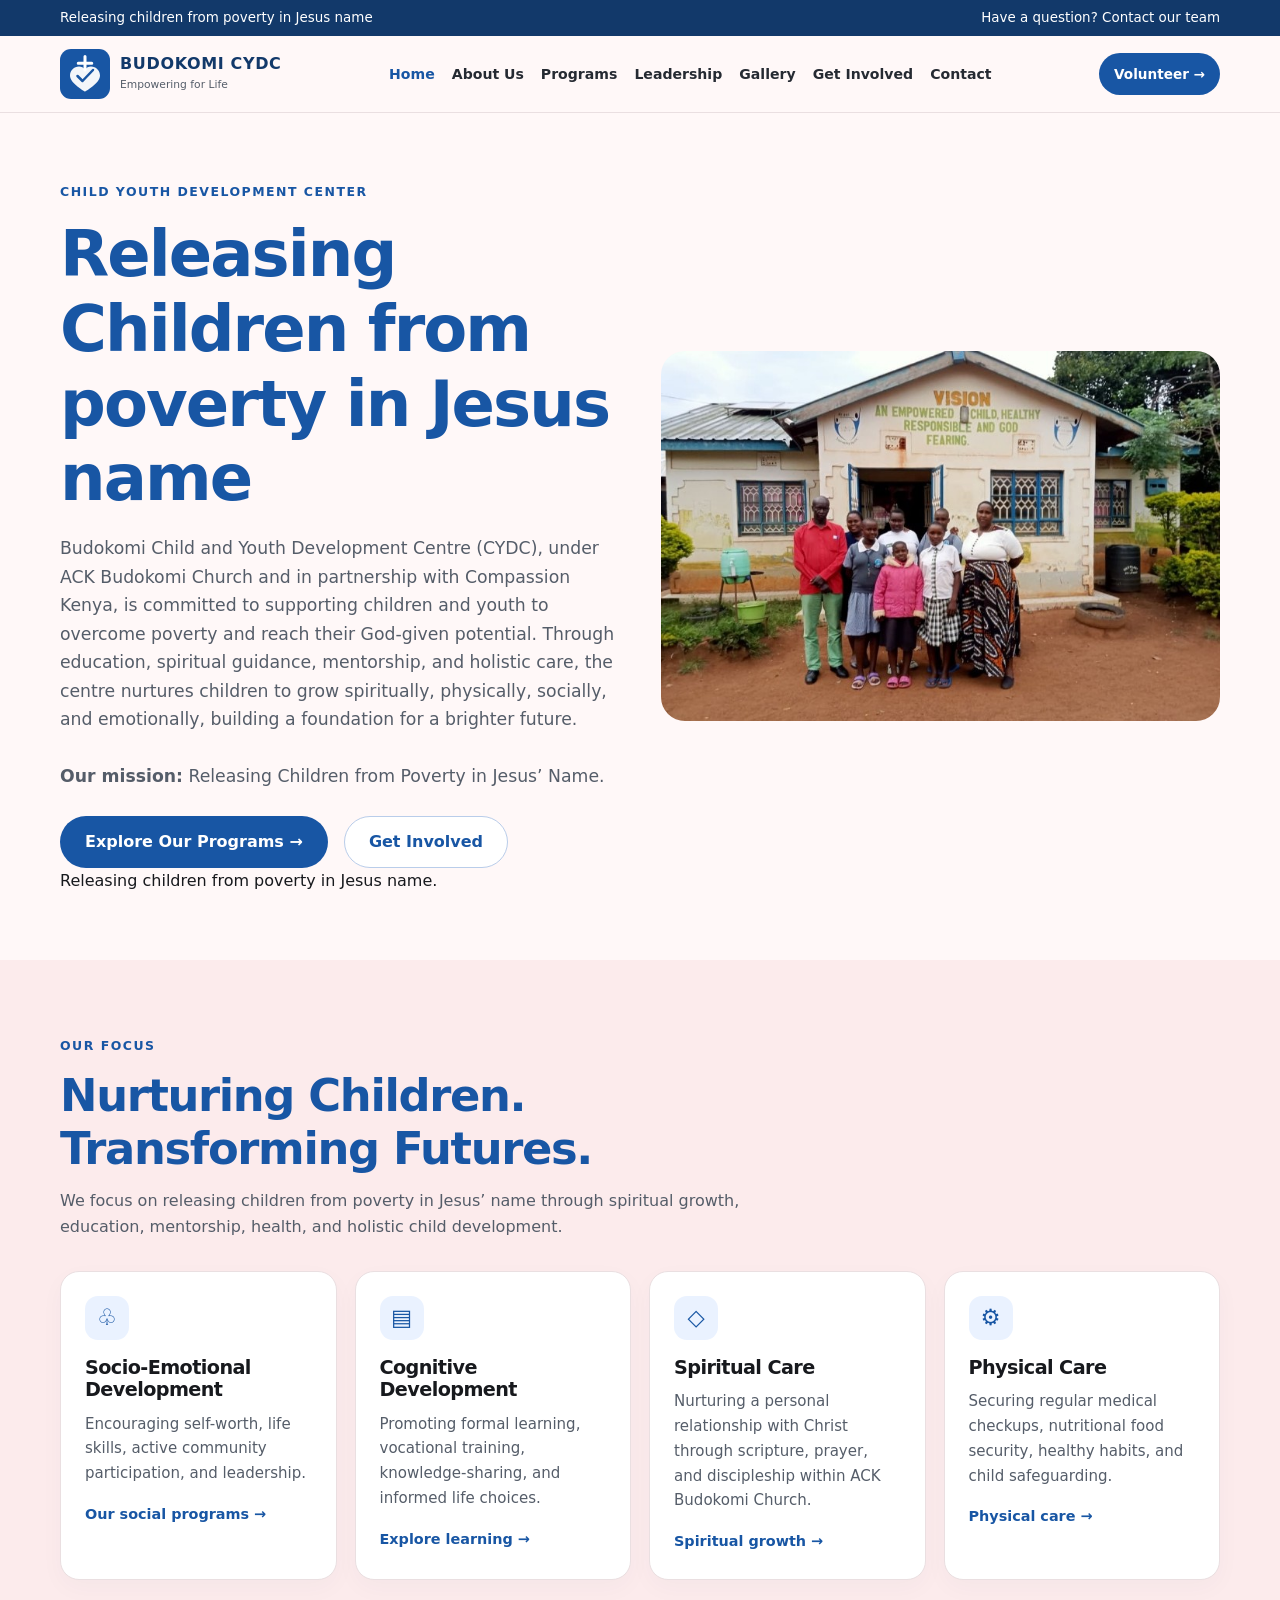
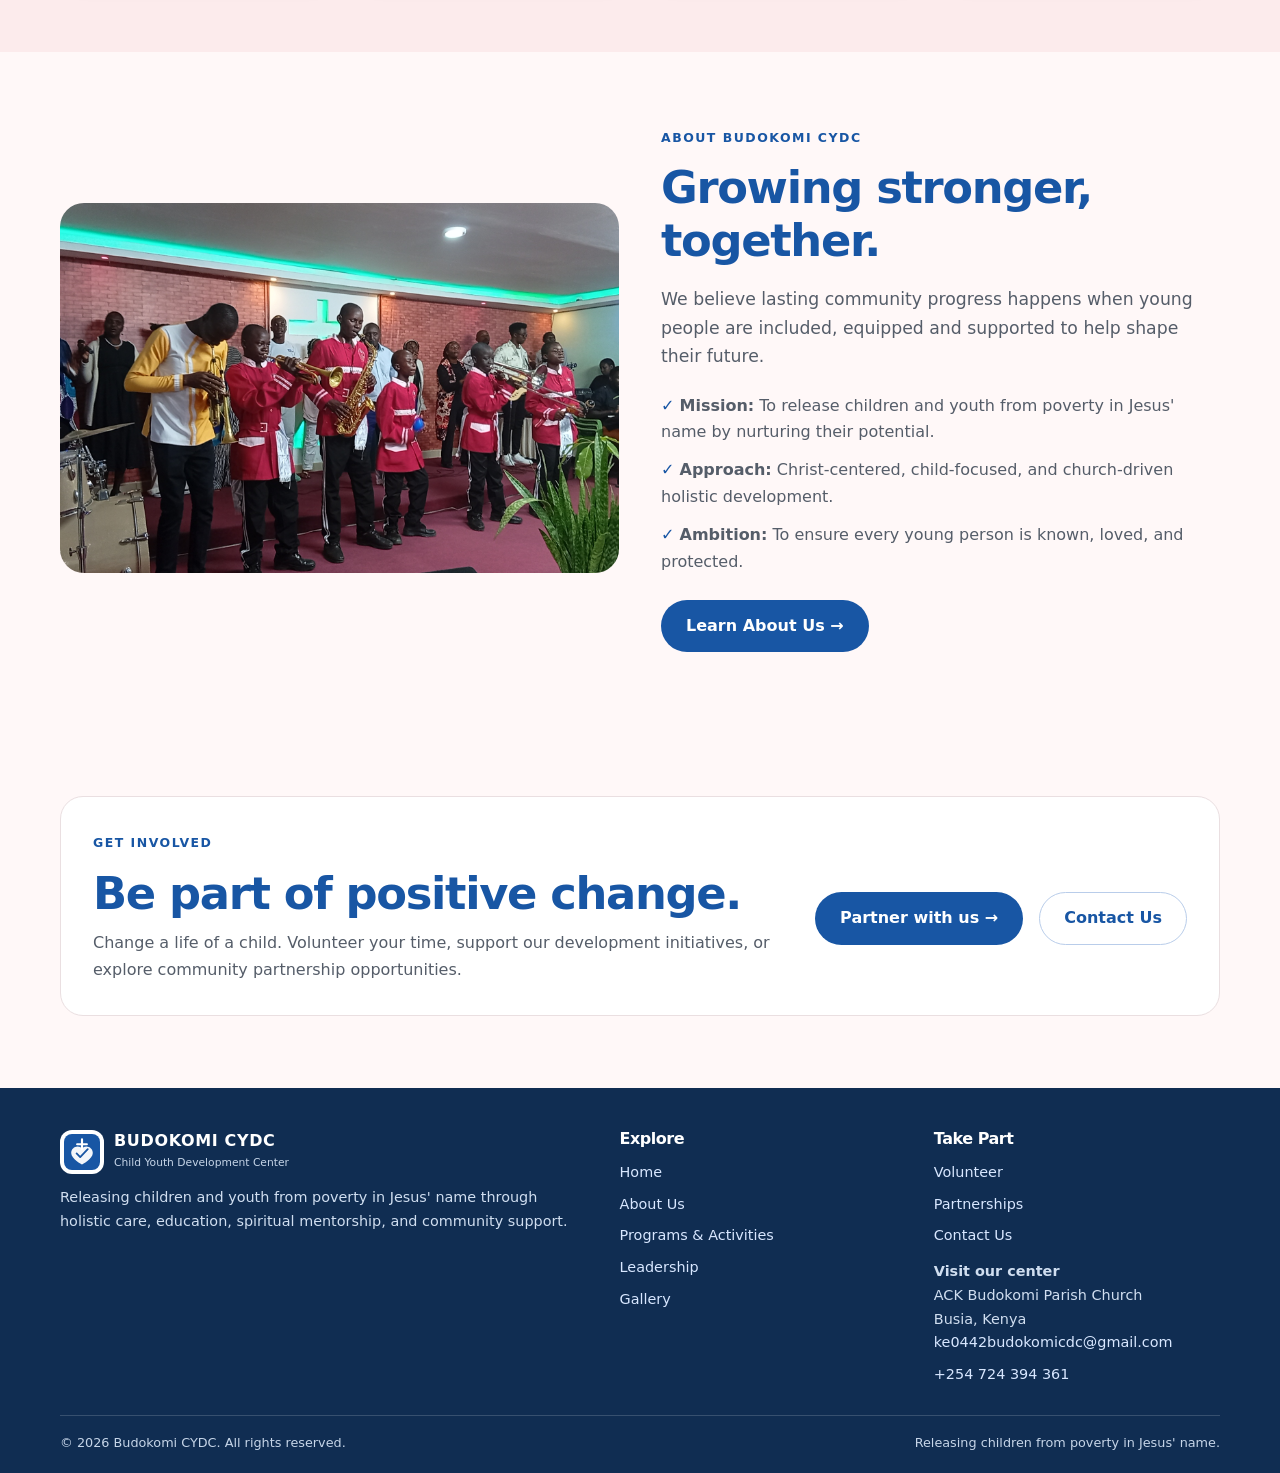
==== commit a8d0cbef: "Add files via upload" ====
--- a/index.html
+++ b/index.html
@@ -39,11 +39,11 @@
                 <a href="get-involved.html" data-page="get-involved">Get Involved</a>
                 <a href="contact.html" data-page="contact">Contact</a>
             </nav>
+            <button class="menu-toggle" id="menuToggle" type="button" aria-label="Open navigation menu" aria-expanded="false">☰</button>
 
             <a class="btn primary small nav-cta" href="get-involved.html">Volunteer →</a>
 
             <!-- REVERTED BACK TO A STANDARD BUTTON TO PROPERLY INTERCEPT TOUCH EVENTS -->
-            <button class="menu-toggle" id="menuToggle" type="button" aria-label="Open navigation menu" aria-expanded="false">☰</button>
         </div>
     </header>
 
@@ -154,18 +154,45 @@
             <div class="footer-grid">
                 <div>
                     <div class="brand">
-                        <div class="brand-mark">
-                            <img src="Img/budokomi-logo.svg" alt="Budokomi logo" width="45" height="45">
+                        <div class="brand-mark"><img src="Img/budokomi-logo.svg" alt="Budokomi CYDC logo" width="45" height="45"></div>
+                        <div>
+                            <span class="brand-name" style="color:#ffffff;">BUDOKOMI CYDC</span>
+                            <span class="brand-sub" style="color:#c6d5e8;">Child Youth Development Center</span>
                         </div>
-                        <div>
-                            <span class="brand-name" style="color: #ffffff;">BUDOKOMI CYDC</span>
-                            <span class="brand-sub" style="color: #ffffff;">Empowering for Life</span>
-                        </div>
+                    </div>
+                    <p>Releasing children and youth from poverty in Jesus' name through holistic care, education, spiritual mentorship, and community support.</p>
+                </div>
+                <div>
+                    <h3>Explore</h3>
+                    <div class="footer-links">
+                        <a href="index.html">Home</a>
+                        <a href="about.html">About Us</a>
+                        <a href="programs.html">Programs &amp; Activities</a>
+                        <a href="leadership.html">Leadership</a>
+                        <a href="gallery.html">Gallery</a>
+                    </div>
+                </div>
+                <div>
+                    <h3>Take Part</h3>
+                    <div class="footer-links">
+                        <a href="get-involved.html">Volunteer</a>
+                        <a href="get-involved.html">Partnerships</a>
+                        <a href="contact.html">Contact Us</a>
+                    </div>
+                    <p><strong>Visit our center</strong><br>ACK Budokomi Parish Church<br>Busia, Kenya</p>
+                    <div class="footer-links">
+                        <a href="mailto:ke0442budokomicdc@gmail.com">ke0442budokomicdc@gmail.com</a>
+                        <a href="tel:+254724394361">+254 724 394 361</a>
                     </div>
                 </div>
             </div>
+            <div class="bottom">
+                <span>&copy; <span data-year>2026</span> Budokomi CYDC. All rights reserved.</span>
+                <span>Releasing children from poverty in Jesus' name.</span>
+            </div>
         </div>
     </footer>
+
     <script src="assets/script.js" defer></script>
 </body>
 </html>
--- a/assets/styles.css
+++ b/assets/styles.css
@@ -528,113 +528,18 @@
   font-size: 2rem;
 }
 
-/* --- RESPONSIVE MEDIA QUERIES --- */
-
-@media(max-width:1000px) {
-  .nav-links {
-    gap: 10px;
-  }
-  .nav-links a {
-    font-size: .8rem;
-  }
-  .nav-cta {
-    display: none;
-  }
-  .cards {
-    grid-template-columns: repeat(2, 1fr);
-  }
-}
-
-@media (max-width: 990px) {
-  .values-grid {
-    grid-template-columns: repeat(2, 1fr);
-  }
-}
-
-@media(max-width:760px) {
-  .container {
-    width: calc(100% - 30px);
-  }
-  .topbar .container {
-    justify-content: center;
-    text-align: center;
-  }
-  .topbar span:last-child {
-    display: none;
-  }
-  
-  /* FORCE BUTTON TRIGGER TO REGISTER TAP FEEDBACK VIA WEBKIT ENGINES */
-  .menu-toggle {
-    display: grid !important;
-    place-items: center;
-    cursor: pointer !important;
-    user-select: none;
-    -webkit-user-select: none;
-    touch-action: manipulation; /* Optimizes for instant response to finger taps */
-  }
-
-  /* Dropdown positioning logic */
-  .nav-links {
-    display: flex;
-    flex-direction: column;
-    position: absolute;
-    top: 76px; 
-    left: -15px; 
-    width: calc(100% + 30px);
-    background-color: #fff8f8;
-    border-bottom: 1px solid var(--line);
-    padding: 10px 0;
-    gap: 0;
-    z-index: 99;
-    
-    /* Sliding dropdown animation values */
-    max-height: 0;
-    overflow: hidden;
-    opacity: 0;
-    visibility: hidden;
-    transition: max-height 0.4s ease-in-out, opacity 0.3s ease;
-  }
-
-  .nav-links a {
-    display: block;
-    width: 100%;
-    padding: 14px 25px;
-    font-size: .95rem;
-    border-bottom: 1px solid #eadfe140;
-  }
-
-  /* PURE CSS HACK KEY SELECTOR CONNECTOR */
-  /* When the hidden check box is checked, target the following nav links container */
-  .menu-checkbox:checked ~ .nav-links {
-    max-height: 480px !important; 
-    opacity: 1 !important;
-    visibility: visible !important;
-  }
-
-  .split, .contact-grid, .form-grid, .gallery, .footer-grid {
-    grid-template-columns: 1fr !important;
-    gap: 24px;
-  }
-
-  .cta {
-    flex-direction: column;
-    text-align: center;
-  }
-}
-
-
-/* Shared navigation and layout fixes */
-.nav-links.open {
-  max-height: 520px;
-  opacity: 1;
-  visibility: visible;
-}
+/* --- RESPONSIVE LAYOUT AND MOBILE NAVIGATION --- */
 .menu-toggle {
+  display: none;
   align-items: center;
   justify-content: center;
   line-height: 1;
   padding: 0;
   font-family: inherit;
+  cursor: pointer;
+  touch-action: manipulation;
+  position: relative;
+  z-index: 102;
 }
 .brand img { display: block; object-fit: contain; }
 .brand { text-decoration: none; }
@@ -653,48 +558,74 @@
   border: 1px solid var(--line);
   box-shadow: 0 8px 24px rgba(18,57,106,.08);
 }
-.gallery-item img {
-  display: block;
-  width: 100%;
-  height: 280px;
-  object-fit: cover;
-}
-.gallery-item figcaption {
-  padding: 12px 16px;
-  color: var(--dark);
-  font-weight: 700;
-}
-a:focus-visible, button:focus-visible {
-  outline: 3px solid #f0a23b;
-  outline-offset: 3px;
-}
+.gallery-item img { display: block; width: 100%; height: 280px; object-fit: cover; }
+.gallery-item figcaption { padding: 12px 16px; color: var(--dark); font-weight: 700; }
+a:focus-visible, button:focus-visible { outline: 3px solid #f0a23b; outline-offset: 3px; }
 img { max-width: 100%; }
+
+@media (max-width: 1000px) {
+  .nav-links { gap: 10px; }
+  .nav-links a { font-size: .8rem; }
+  .nav-cta { display: none; }
+  .cards { grid-template-columns: repeat(2, minmax(0, 1fr)); }
+}
+@media (max-width: 990px) {
+  .values-grid { grid-template-columns: repeat(2, minmax(0, 1fr)); }
+}
 @media (max-width: 760px) {
+  .container { width: calc(100% - 30px); }
+  .topbar .container { justify-content: center; text-align: center; }
+  .topbar span:last-child { display: none; }
   .nav { min-height: 70px; }
+  .menu-toggle { display: inline-flex !important; flex: 0 0 42px; }
   .nav-links {
+    display: flex !important;
+    flex-direction: column;
+    align-items: stretch;
+    position: absolute;
     top: 70px;
     left: -15px;
-    width: calc(100% + 30px);
+    right: -15px;
+    width: auto;
     max-height: 0;
     padding: 0;
-    display: flex;
+    margin: 0;
+    gap: 0;
+    overflow: hidden;
+    opacity: 0;
+    visibility: hidden;
+    pointer-events: none;
+    background: #fff8f8;
+    border-bottom: 1px solid var(--line);
+    box-shadow: 0 12px 20px rgba(18,57,106,.10);
+    z-index: 101;
+    transition: max-height .28s ease, opacity .2s ease, visibility .2s ease;
   }
   .nav-links.open {
-    max-height: 520px;
+    max-height: 80vh;
     padding: 8px 0;
+    opacity: 1;
+    visibility: visible;
+    pointer-events: auto;
+    overflow-y: auto;
   }
-  .menu-checkbox:checked ~ .nav-links { max-height: 0 !important; }
+  .nav-links a {
+    display: block;
+    width: 100%;
+    padding: 13px 25px;
+    font-size: .96rem;
+    border-bottom: 1px solid #eadfe140;
+  }
+  .split, .contact-grid, .form-grid, .footer-grid { grid-template-columns: 1fr !important; gap: 24px; }
+  .cards, .values-grid { grid-template-columns: 1fr; }
+  .gallery { grid-template-columns: 1fr; }
+  .gallery-item img { height: auto; max-height: 360px; }
+  .cta { flex-direction: column; text-align: center; }
   .actions { flex-wrap: wrap; }
   .actions .btn { white-space: normal; }
   .section { padding: 48px 0; }
   .hero { padding: 42px 0; }
   .page-hero { padding: 38px 0; }
-  .split, .contact-grid, .form-grid, .footer-grid {
-    grid-template-columns: 1fr !important;
-    gap: 24px;
-  }
-  .gallery { grid-template-columns: 1fr !important; }
-  .gallery-item img { height: auto; max-height: 360px; }
   .bottom { flex-direction: column; }
 }
 @media (prefers-reduced-motion: reduce) {
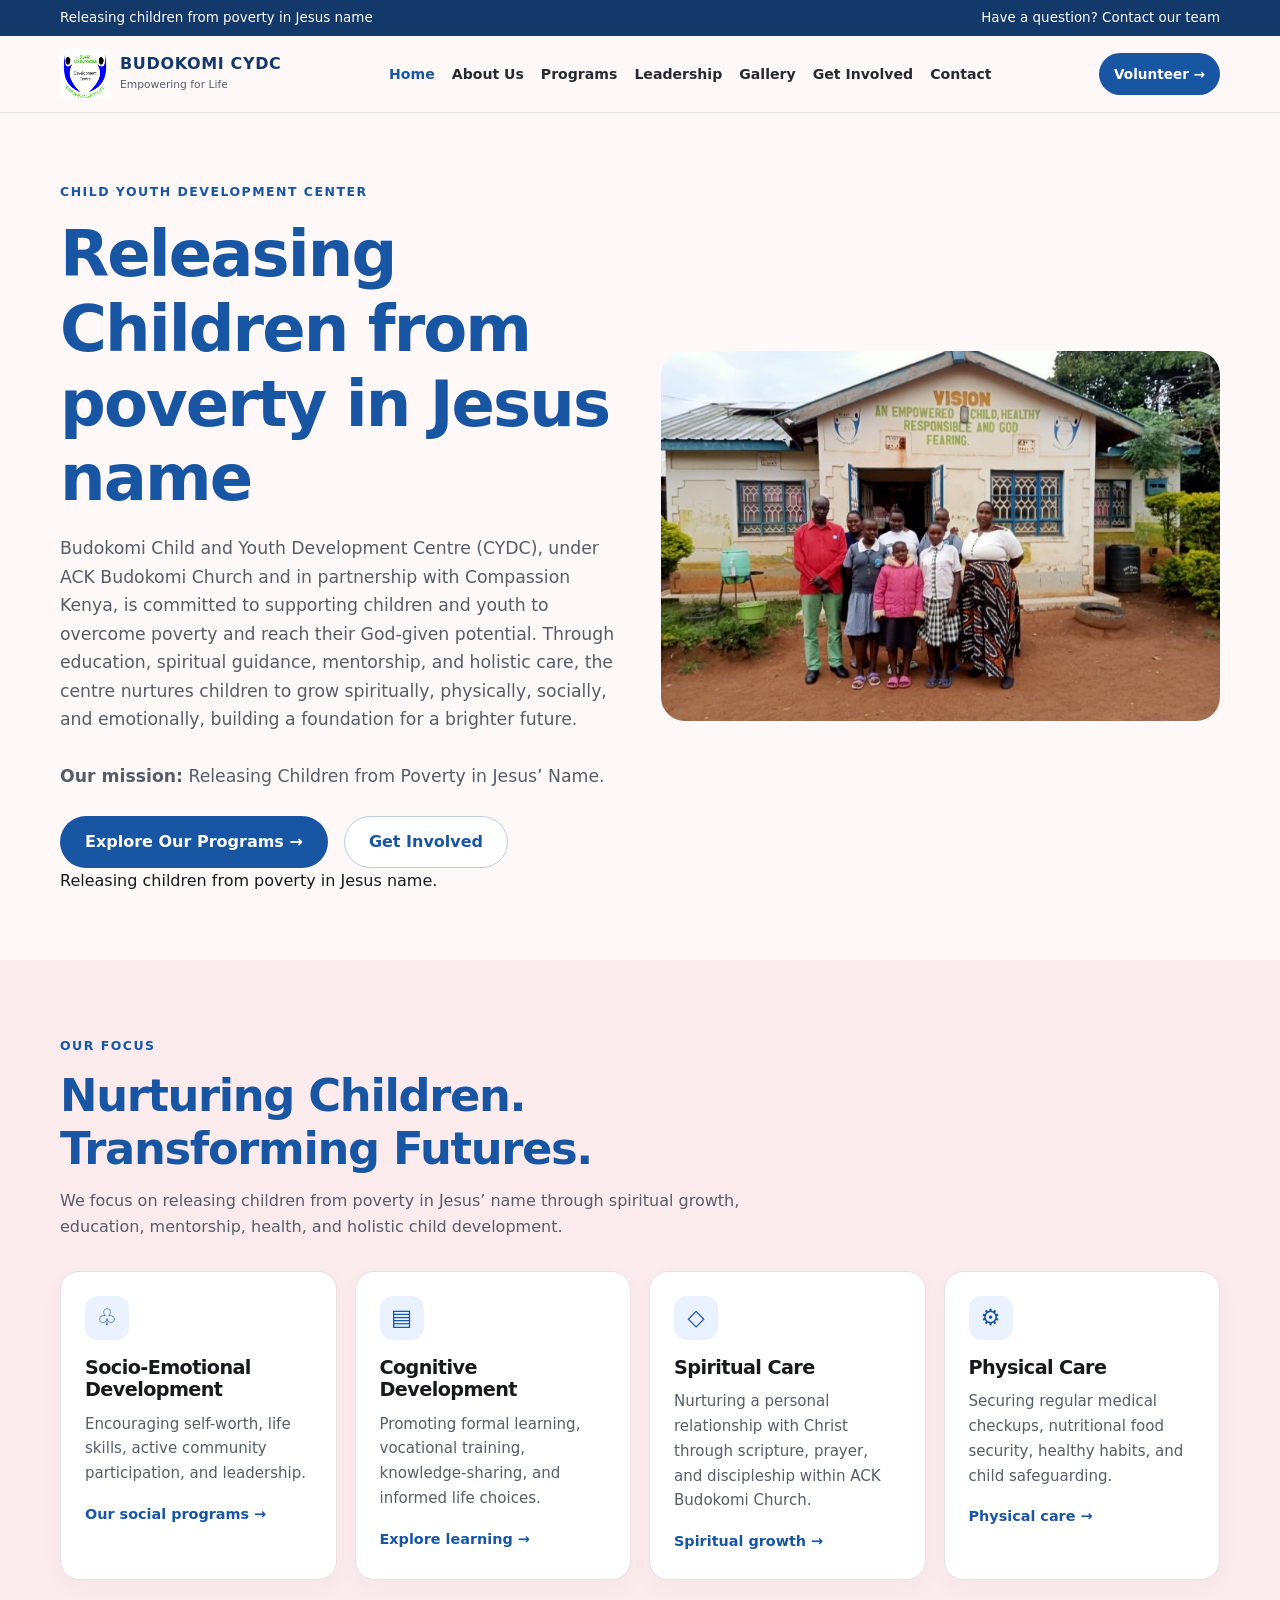
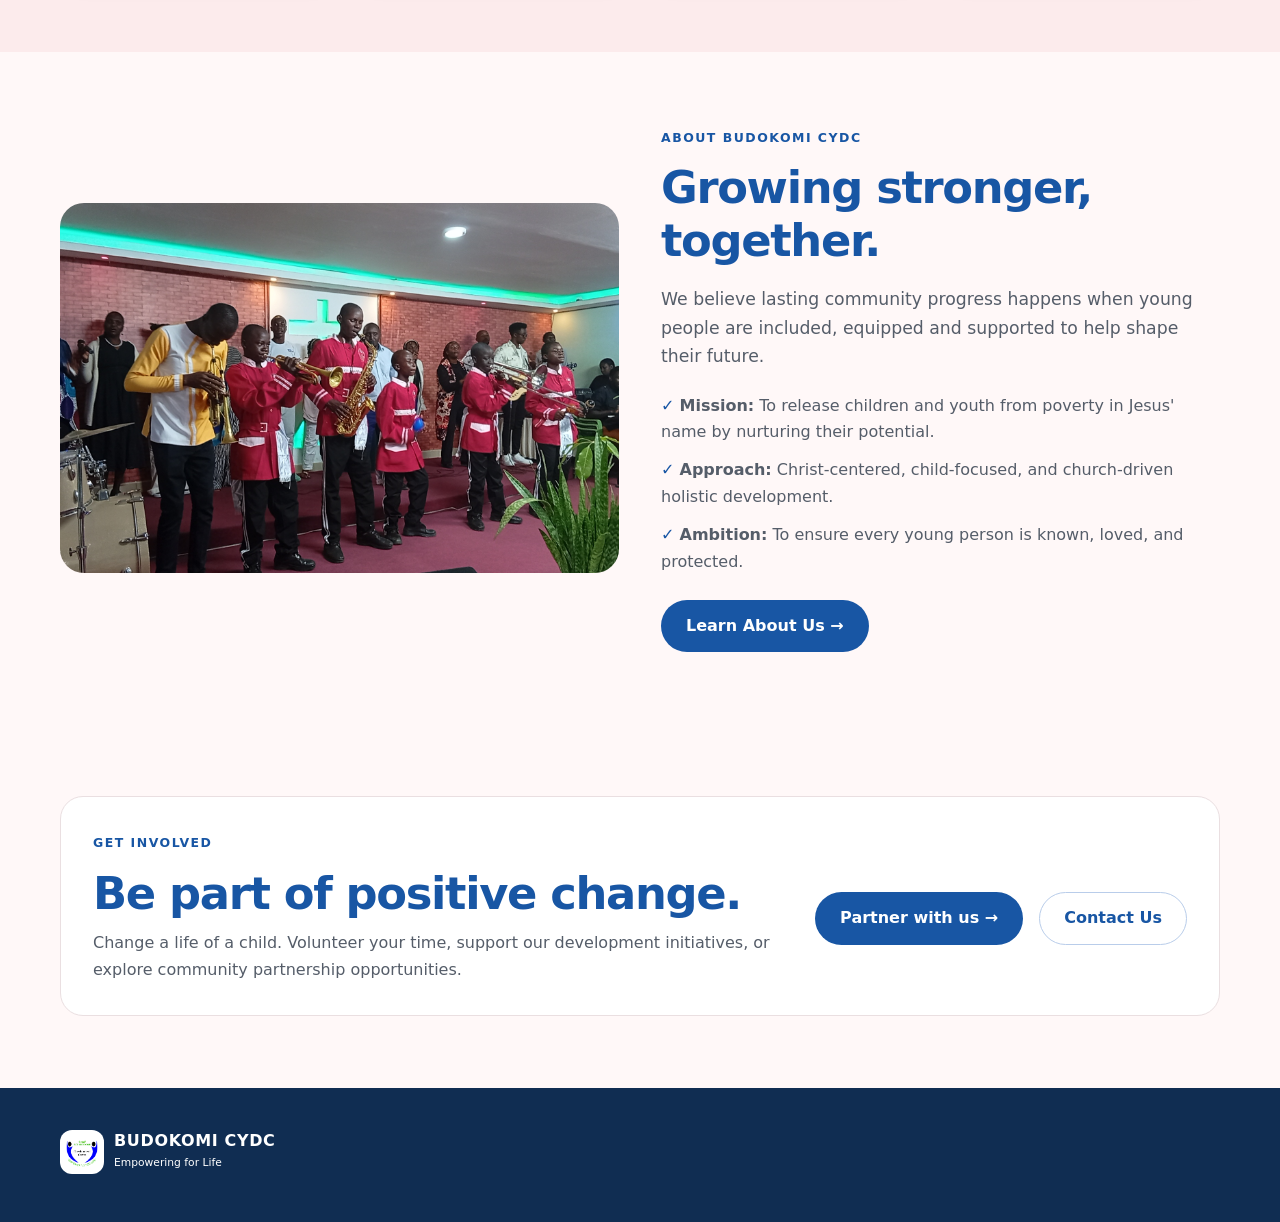
==== commit ed7cd34e: "Add files via upload" ====
--- a/index.html
+++ b/index.html
@@ -8,7 +8,7 @@
     
     <title>Home | Budokomi CYDC</title>
     
-    <link rel="icon" href="Img/budokomi-logo.svg">
+    <link rel="icon" href="Img/logo%20compassion.jpg">
     <link rel="stylesheet" href="assets/styles.css">
 </head>
 <body>
@@ -22,7 +22,7 @@
     <header>
         <div class="container nav">
             <a class="brand" href="index.html">
-                <img src="Img/budokomi-logo.svg" alt="Budokomi CYDC Logo" width="50" height="50">
+                <img src="Img/logo%20compassion.jpg" alt="Budokomi CYDC Logo" width="50" height="50">
                 <span>
                     <span class="brand-name">BUDOKOMI CYDC</span>
                     <span class="brand-sub">Empowering for Life</span>
@@ -39,11 +39,11 @@
                 <a href="get-involved.html" data-page="get-involved">Get Involved</a>
                 <a href="contact.html" data-page="contact">Contact</a>
             </nav>
-            <button class="menu-toggle" id="menuToggle" type="button" aria-label="Open navigation menu" aria-expanded="false">☰</button>
 
             <a class="btn primary small nav-cta" href="get-involved.html">Volunteer →</a>
 
             <!-- REVERTED BACK TO A STANDARD BUTTON TO PROPERLY INTERCEPT TOUCH EVENTS -->
+            <button class="menu-toggle" id="menuToggle" aria-label="Open navigation menu">☰</button>
         </div>
     </header>
 
@@ -154,45 +154,27 @@
             <div class="footer-grid">
                 <div>
                     <div class="brand">
-                        <div class="brand-mark"><img src="Img/budokomi-logo.svg" alt="Budokomi CYDC logo" width="45" height="45"></div>
+                        <div class="brand-mark">
+                            <img src="Img/logo%20compassion.jpg" alt="Budokomi logo" width="45" height="45">
+                        </div>
                         <div>
-                            <span class="brand-name" style="color:#ffffff;">BUDOKOMI CYDC</span>
-                            <span class="brand-sub" style="color:#c6d5e8;">Child Youth Development Center</span>
+                            <span class="brand-name" style="color: #ffffff;">BUDOKOMI CYDC</span>
+                            <span class="brand-sub" style="color: #ffffff;">Empowering for Life</span>
                         </div>
                     </div>
-                    <p>Releasing children and youth from poverty in Jesus' name through holistic care, education, spiritual mentorship, and community support.</p>
                 </div>
-                <div>
-                    <h3>Explore</h3>
-                    <div class="footer-links">
-                        <a href="index.html">Home</a>
-                        <a href="about.html">About Us</a>
-                        <a href="programs.html">Programs &amp; Activities</a>
-                        <a href="leadership.html">Leadership</a>
-                        <a href="gallery.html">Gallery</a>
-                    </div>
-                </div>
-                <div>
-                    <h3>Take Part</h3>
-                    <div class="footer-links">
-                        <a href="get-involved.html">Volunteer</a>
-                        <a href="get-involved.html">Partnerships</a>
-                        <a href="contact.html">Contact Us</a>
-                    </div>
-                    <p><strong>Visit our center</strong><br>ACK Budokomi Parish Church<br>Busia, Kenya</p>
-                    <div class="footer-links">
-                        <a href="mailto:ke0442budokomicdc@gmail.com">ke0442budokomicdc@gmail.com</a>
-                        <a href="tel:+254724394361">+254 724 394 361</a>
-                    </div>
-                </div>
-            </div>
-            <div class="bottom">
-                <span>&copy; <span data-year>2026</span> Budokomi CYDC. All rights reserved.</span>
-                <span>Releasing children from poverty in Jesus' name.</span>
             </div>
         </div>
     </footer>
 
-    <script src="assets/script.js" defer></script>
+    <!-- ADD THIS TINY SCRIPT AT THE VERY BOTTOM RIGHT BEFORE YOUR CLOSING BODY TAG -->
+    <script>
+        const toggleBtn = document.getElementById('menuToggle');
+        const navLinks = document.getElementById('navLinks');
+
+        toggleBtn.addEventListener('click', () => {
+            navLinks.classList.toggle('open');
+        });
+    </script>
 </body>
 </html>
--- a/assets/styles.css
+++ b/assets/styles.css
@@ -528,107 +528,96 @@
   font-size: 2rem;
 }
 
-/* --- RESPONSIVE LAYOUT AND MOBILE NAVIGATION --- */
-.menu-toggle {
-  display: none;
-  align-items: center;
-  justify-content: center;
-  line-height: 1;
-  padding: 0;
-  font-family: inherit;
-  cursor: pointer;
-  touch-action: manipulation;
-  position: relative;
-  z-index: 102;
-}
-.brand img { display: block; object-fit: contain; }
-.brand { text-decoration: none; }
-.brand:hover { text-decoration: none; }
-.photo { display: block; }
-.gallery {
-  display: grid;
-  grid-template-columns: repeat(3, minmax(0, 1fr));
-  gap: 20px;
-}
-.gallery-item {
-  margin: 0;
-  overflow: hidden;
-  border-radius: 18px;
-  background: var(--paper);
-  border: 1px solid var(--line);
-  box-shadow: 0 8px 24px rgba(18,57,106,.08);
-}
-.gallery-item img { display: block; width: 100%; height: 280px; object-fit: cover; }
-.gallery-item figcaption { padding: 12px 16px; color: var(--dark); font-weight: 700; }
-a:focus-visible, button:focus-visible { outline: 3px solid #f0a23b; outline-offset: 3px; }
-img { max-width: 100%; }
-
-@media (max-width: 1000px) {
-  .nav-links { gap: 10px; }
-  .nav-links a { font-size: .8rem; }
-  .nav-cta { display: none; }
-  .cards { grid-template-columns: repeat(2, minmax(0, 1fr)); }
-}
+/* --- RESPONSIVE MEDIA QUERIES --- */
+
+@media(max-width:1000px) {
+  .nav-links {
+    gap: 10px;
+  }
+  .nav-links a {
+    font-size: .8rem;
+  }
+  .nav-cta {
+    display: none;
+  }
+  .cards {
+    grid-template-columns: repeat(2, 1fr);
+  }
+}
+
 @media (max-width: 990px) {
-  .values-grid { grid-template-columns: repeat(2, minmax(0, 1fr)); }
-}
-@media (max-width: 760px) {
-  .container { width: calc(100% - 30px); }
-  .topbar .container { justify-content: center; text-align: center; }
-  .topbar span:last-child { display: none; }
-  .nav { min-height: 70px; }
-  .menu-toggle { display: inline-flex !important; flex: 0 0 42px; }
+  .values-grid {
+    grid-template-columns: repeat(2, 1fr);
+  }
+}
+
+@media(max-width:760px) {
+  .container {
+    width: calc(100% - 30px);
+  }
+  .topbar .container {
+    justify-content: center;
+    text-align: center;
+  }
+  .topbar span:last-child {
+    display: none;
+  }
+  
+  /* FORCE BUTTON TRIGGER TO REGISTER TAP FEEDBACK VIA WEBKIT ENGINES */
+  .menu-toggle {
+    display: grid !important;
+    place-items: center;
+    cursor: pointer !important;
+    user-select: none;
+    -webkit-user-select: none;
+    touch-action: manipulation; /* Optimizes for instant response to finger taps */
+  }
+
+  /* Dropdown positioning logic */
   .nav-links {
-    display: flex !important;
+    display: flex;
     flex-direction: column;
-    align-items: stretch;
     position: absolute;
-    top: 70px;
-    left: -15px;
-    right: -15px;
-    width: auto;
+    top: 76px; 
+    left: -15px; 
+    width: calc(100% + 30px);
+    background-color: #fff8f8;
+    border-bottom: 1px solid var(--line);
+    padding: 10px 0;
+    gap: 0;
+    z-index: 99;
+    
+    /* Sliding dropdown animation values */
     max-height: 0;
-    padding: 0;
-    margin: 0;
-    gap: 0;
     overflow: hidden;
     opacity: 0;
     visibility: hidden;
-    pointer-events: none;
-    background: #fff8f8;
-    border-bottom: 1px solid var(--line);
-    box-shadow: 0 12px 20px rgba(18,57,106,.10);
-    z-index: 101;
-    transition: max-height .28s ease, opacity .2s ease, visibility .2s ease;
-  }
-  .nav-links.open {
-    max-height: 80vh;
-    padding: 8px 0;
-    opacity: 1;
-    visibility: visible;
-    pointer-events: auto;
-    overflow-y: auto;
-  }
+    transition: max-height 0.4s ease-in-out, opacity 0.3s ease;
+  }
+
   .nav-links a {
     display: block;
     width: 100%;
-    padding: 13px 25px;
-    font-size: .96rem;
+    padding: 14px 25px;
+    font-size: .95rem;
     border-bottom: 1px solid #eadfe140;
   }
-  .split, .contact-grid, .form-grid, .footer-grid { grid-template-columns: 1fr !important; gap: 24px; }
-  .cards, .values-grid { grid-template-columns: 1fr; }
-  .gallery { grid-template-columns: 1fr; }
-  .gallery-item img { height: auto; max-height: 360px; }
-  .cta { flex-direction: column; text-align: center; }
-  .actions { flex-wrap: wrap; }
-  .actions .btn { white-space: normal; }
-  .section { padding: 48px 0; }
-  .hero { padding: 42px 0; }
-  .page-hero { padding: 38px 0; }
-  .bottom { flex-direction: column; }
-}
-@media (prefers-reduced-motion: reduce) {
-  html { scroll-behavior: auto; }
-  *, *::before, *::after { transition-duration: .01ms !important; animation-duration: .01ms !important; }
-}
+
+  /* PURE CSS HACK KEY SELECTOR CONNECTOR */
+  /* When the hidden check box is checked, target the following nav links container */
+  .menu-checkbox:checked ~ .nav-links {
+    max-height: 480px !important; 
+    opacity: 1 !important;
+    visibility: visible !important;
+  }
+
+  .split, .contact-grid, .form-grid, .gallery, .footer-grid {
+    grid-template-columns: 1fr !important;
+    gap: 24px;
+  }
+
+  .cta {
+    flex-direction: column;
+    text-align: center;
+  }
+}
